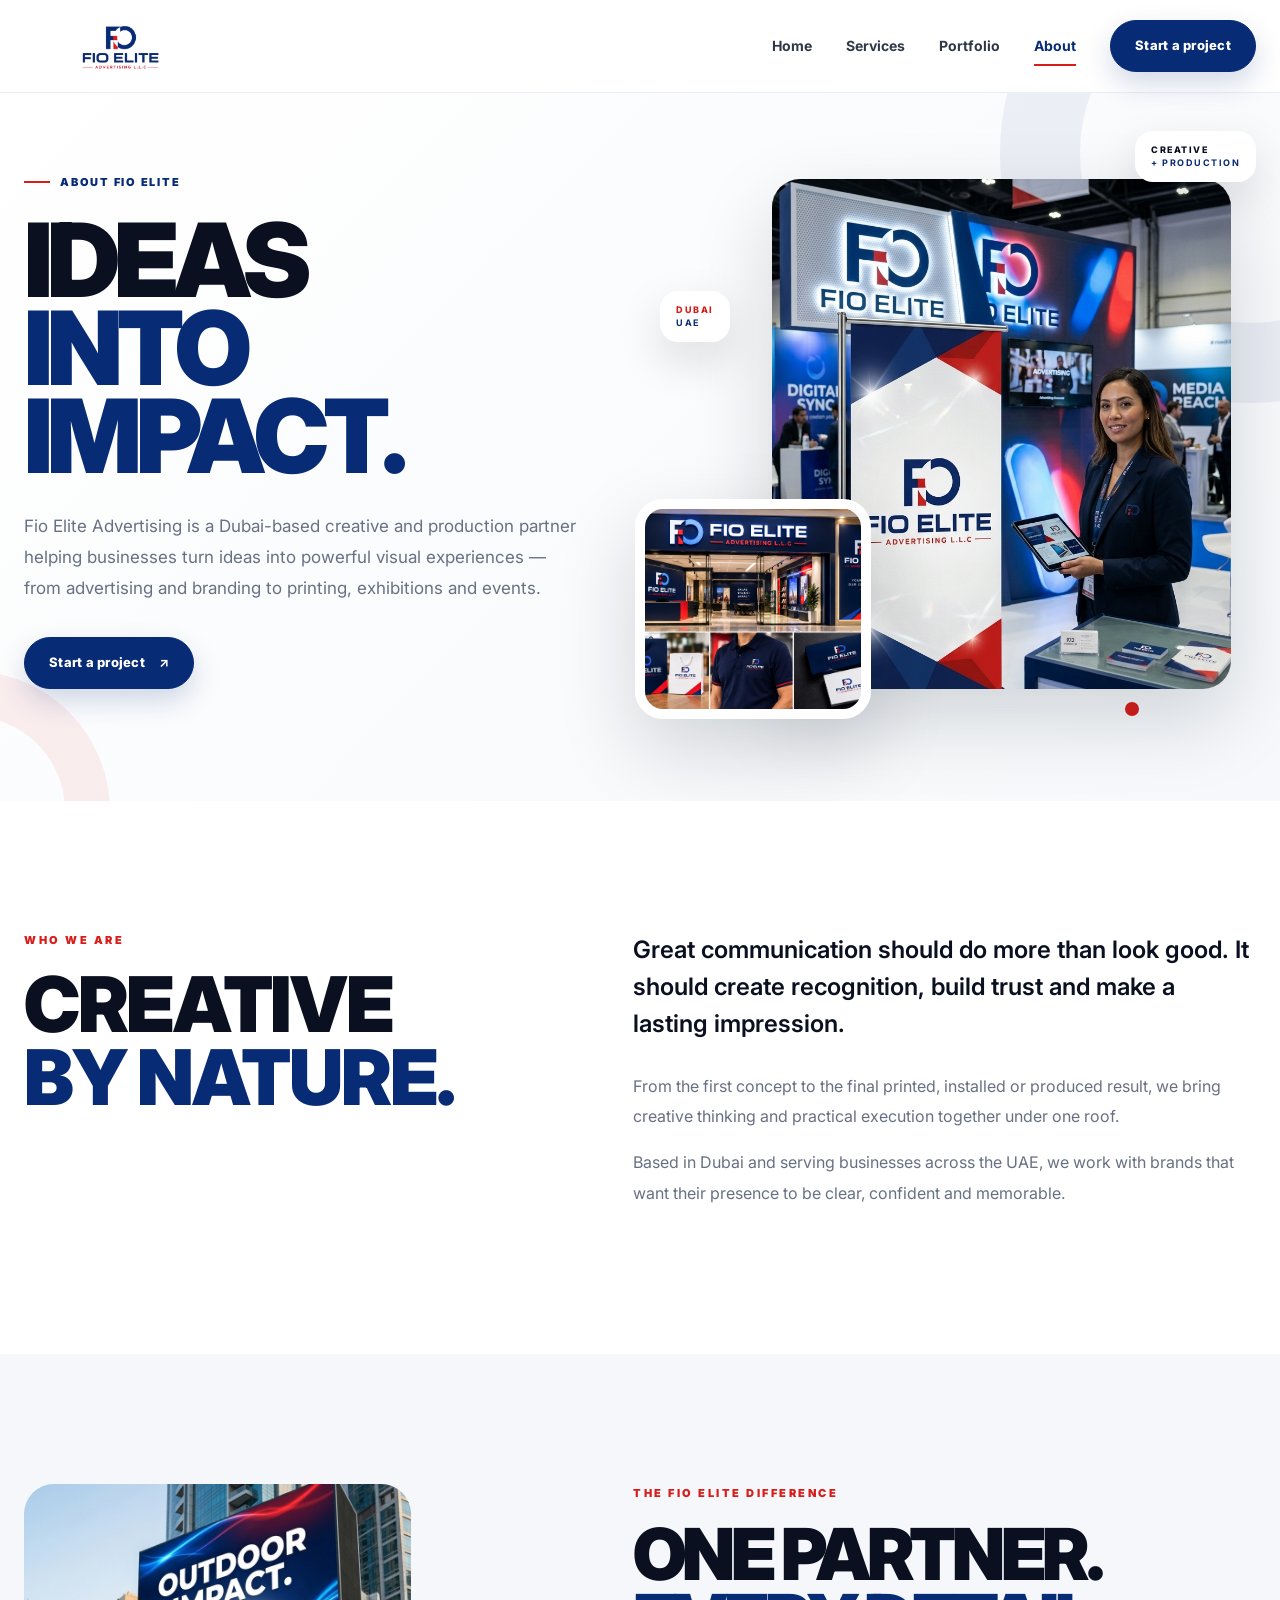
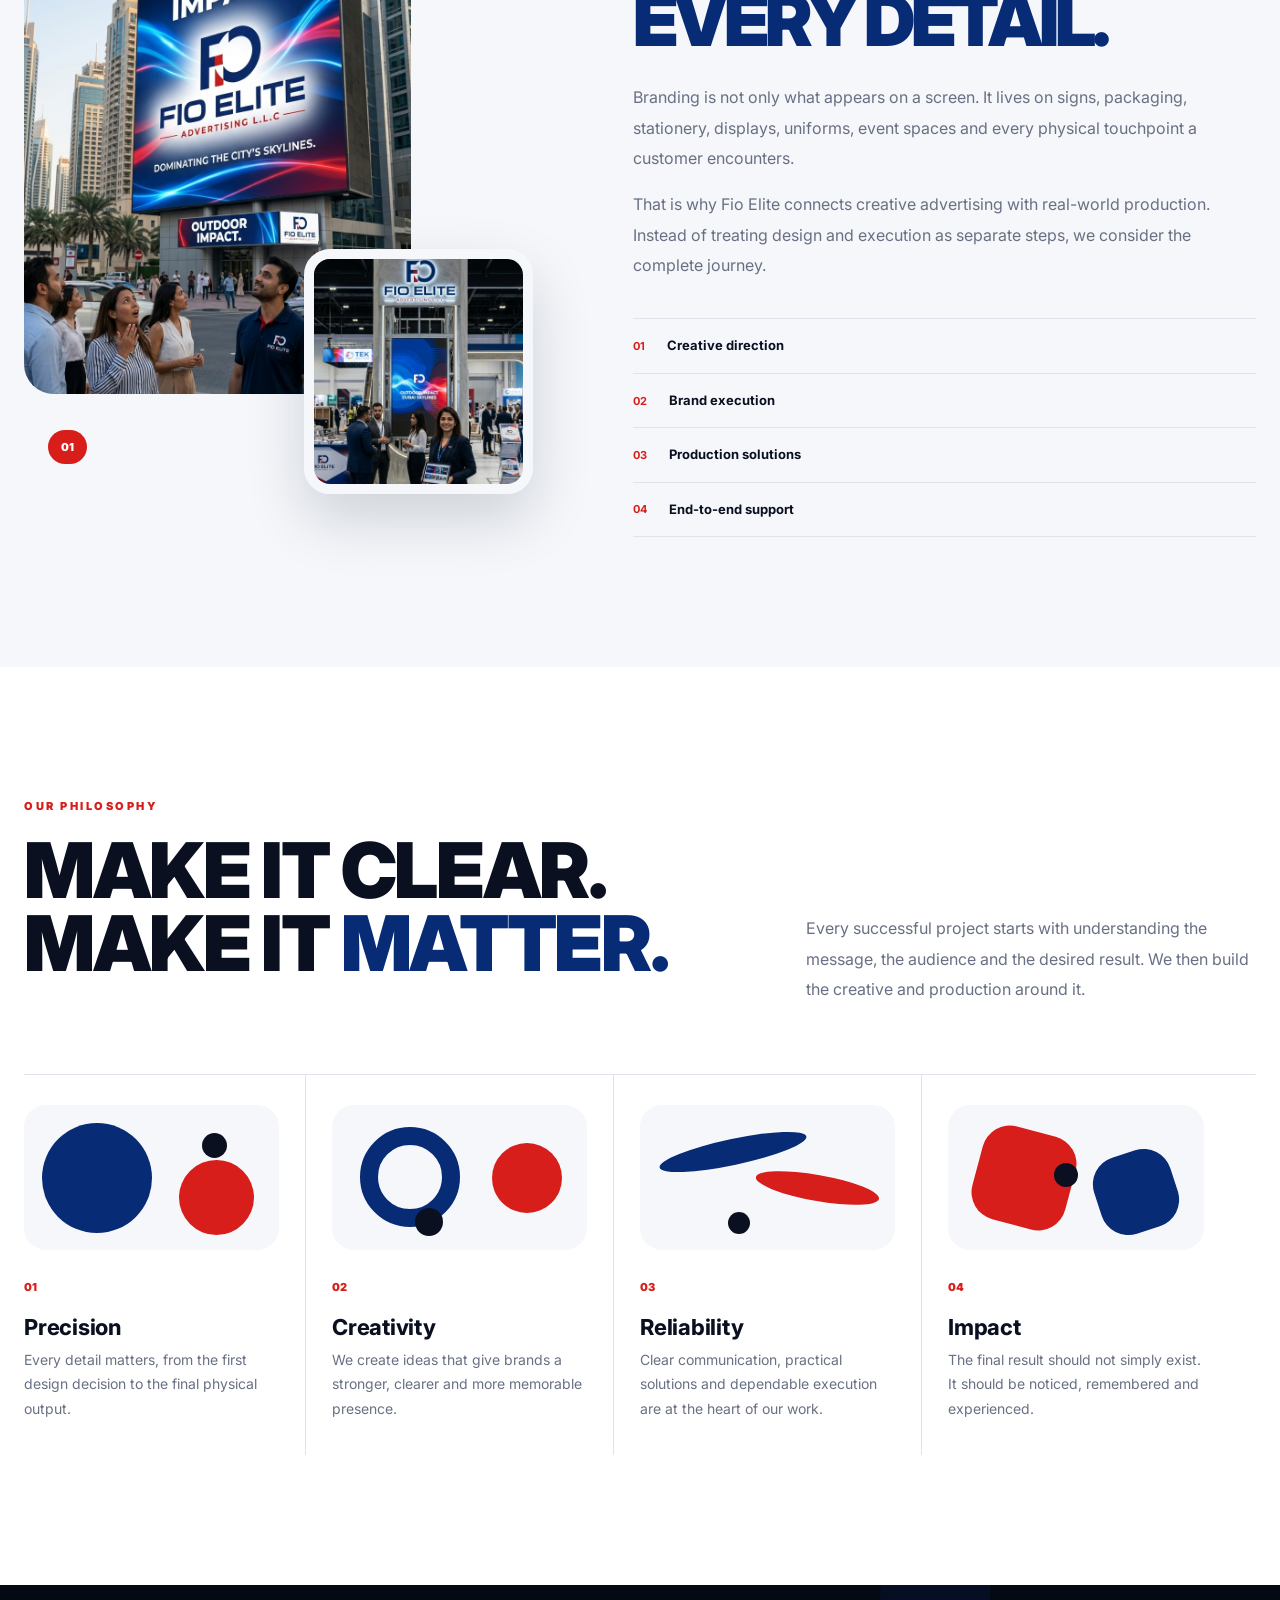
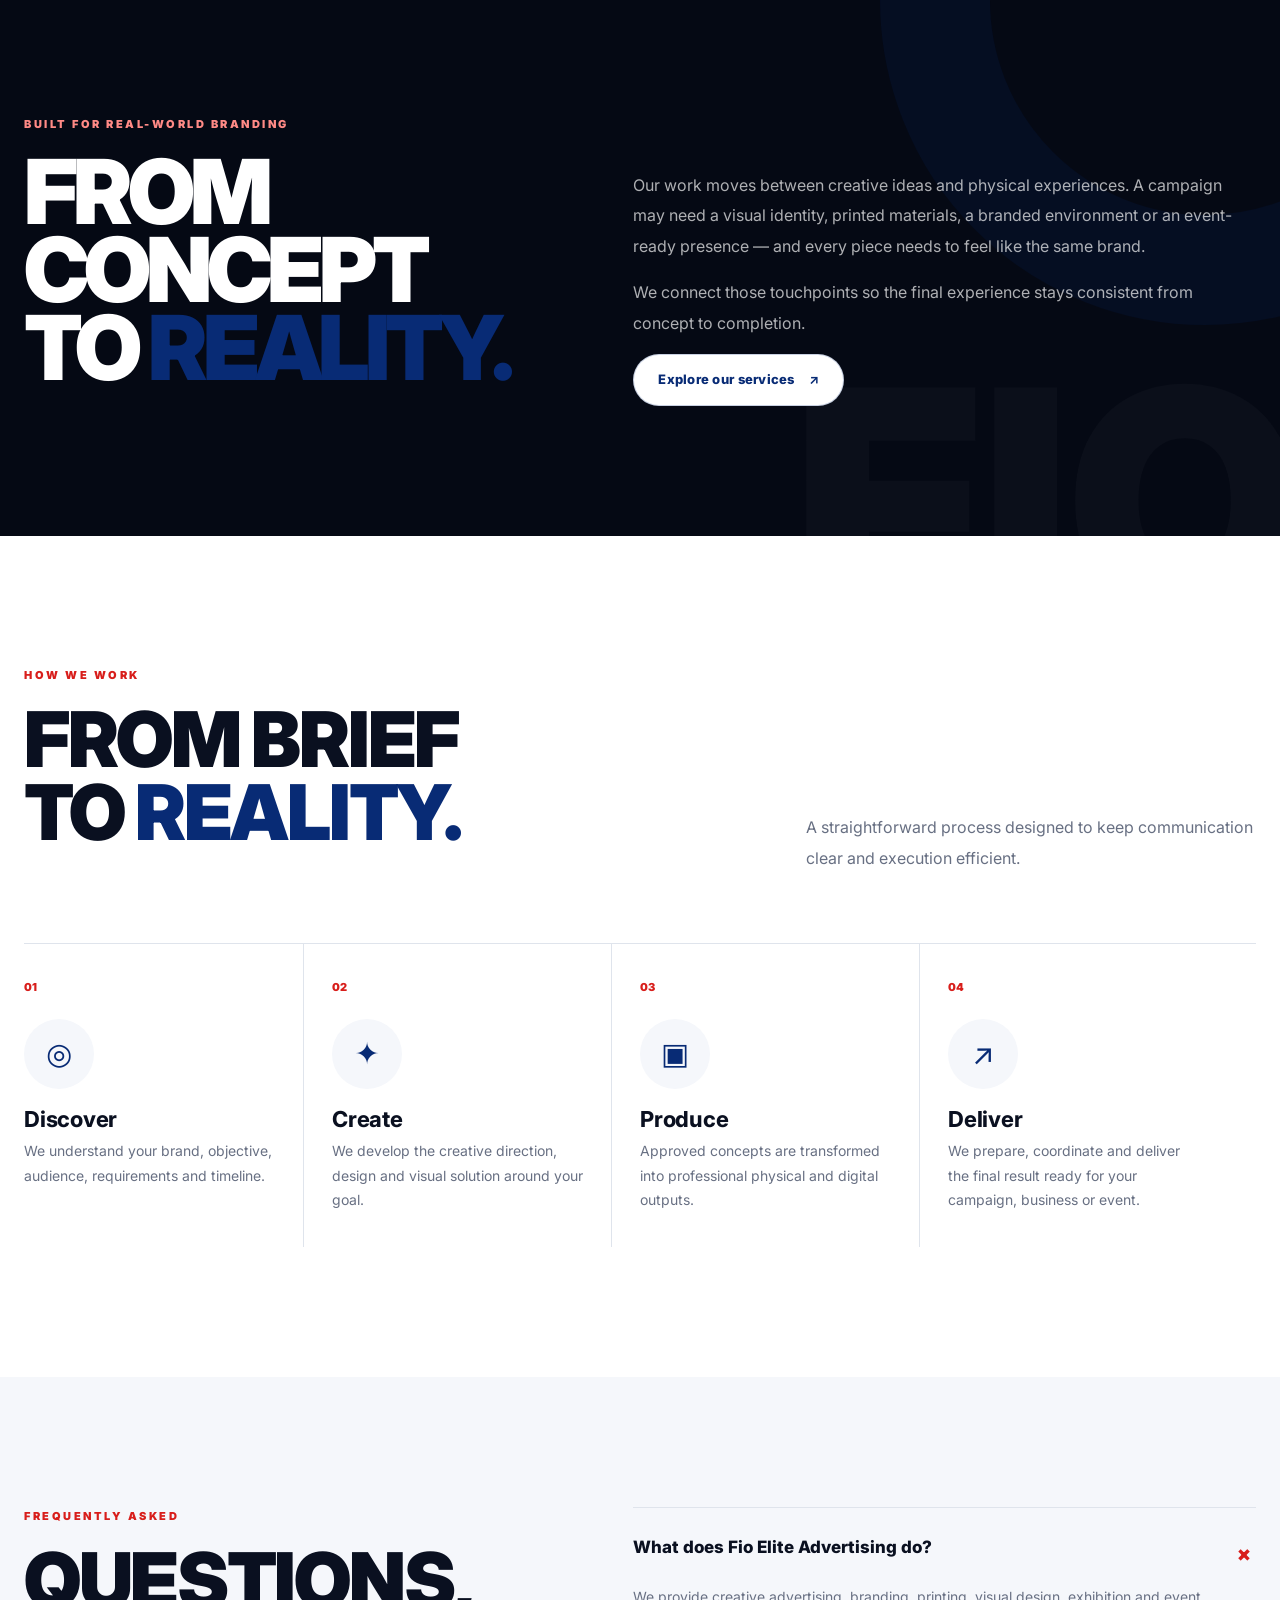
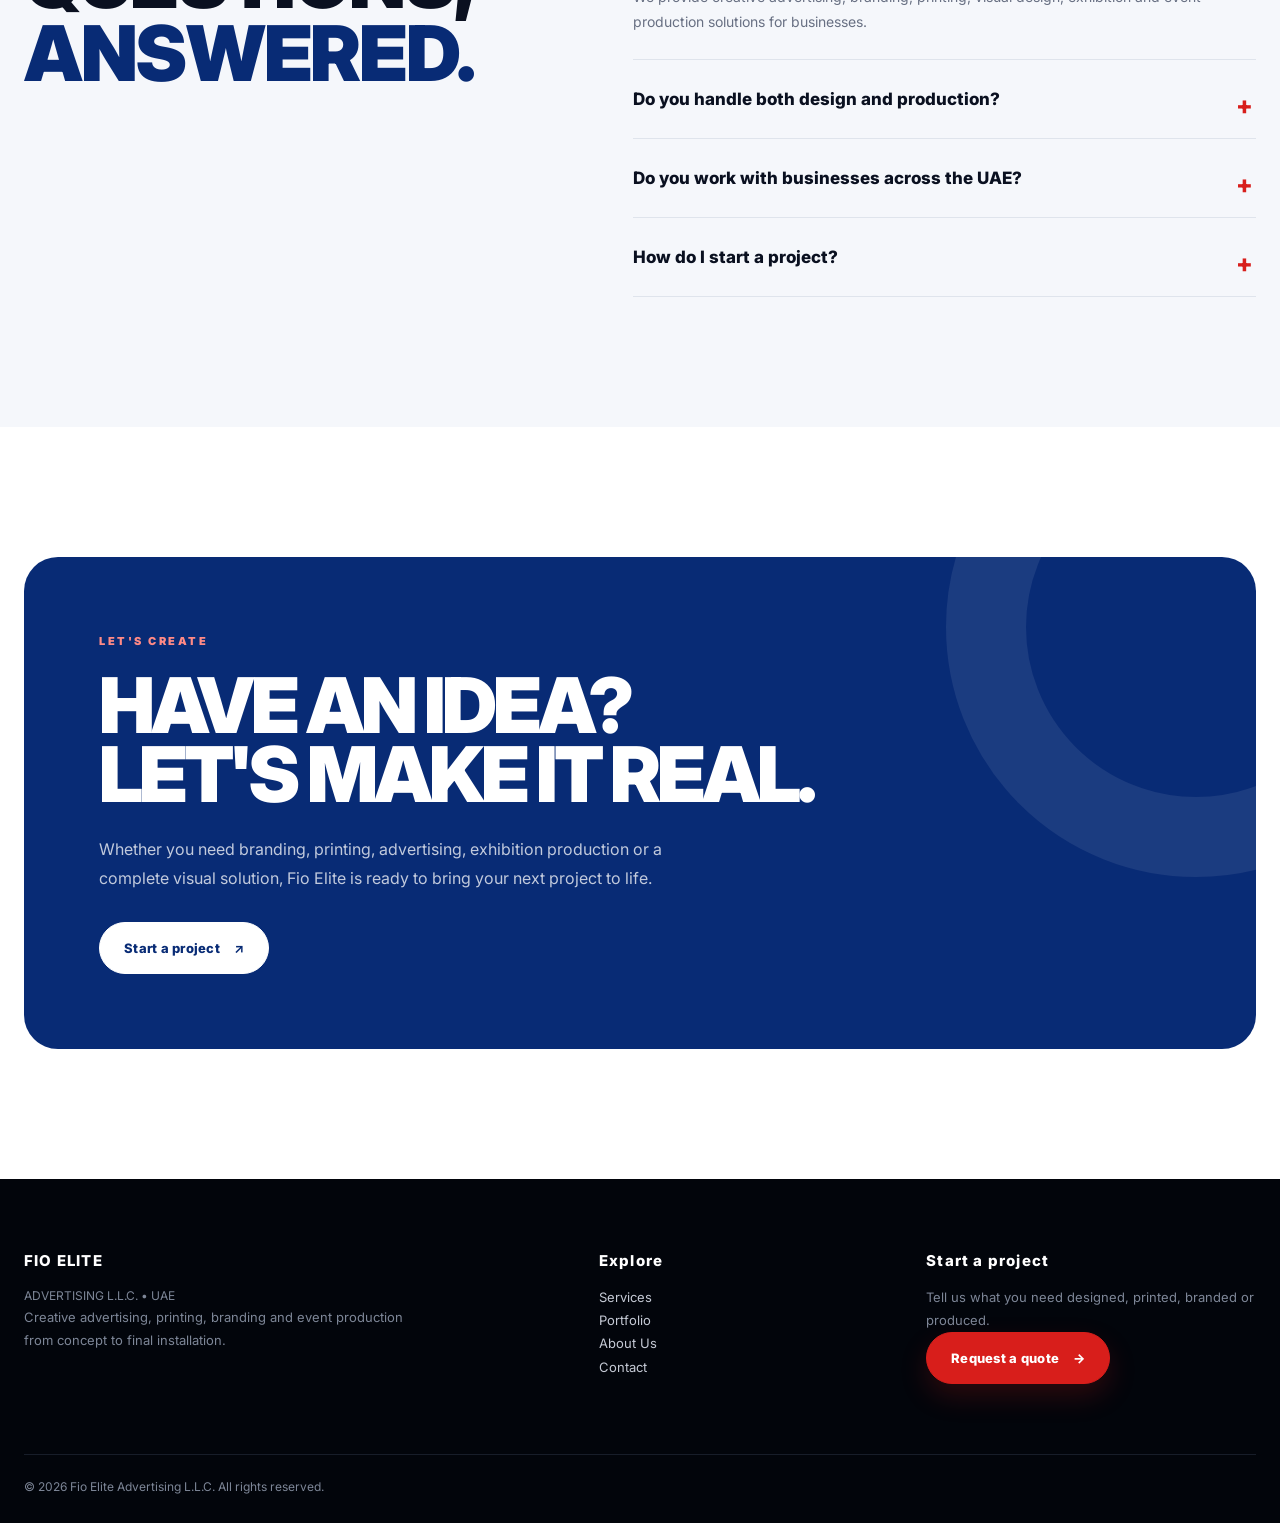
==== Fio-elite website/about.html @ 24b85be4 "Initial website upload" ====
<!doctype html>
<html lang="en">
<head>
<meta charset="utf-8">
<meta name="viewport" content="width=device-width,initial-scale=1">
<title>About Fio Elite Advertising | Creative & Production Partner Dubai</title>
<meta name="description" content="Discover Fio Elite Advertising, a Dubai-based creative and production partner for advertising, branding, printing, exhibitions and events across the UAE.">
<meta name="robots" content="index,follow">
<link rel="canonical" href="https://www.fioelite.com/about.html">
<link rel="preconnect" href="https://fonts.googleapis.com">
<link rel="preconnect" href="https://fonts.gstatic.com" crossorigin>
<link href="https://fonts.googleapis.com/css2?family=Inter:wght@400;500;600;700;800;900&display=swap" rel="stylesheet">
<link rel="stylesheet" href="css/style.css">
<link rel="stylesheet" href="css/about.css">
</head>
<body>
<header class="site-header">
  <div class="container nav">
    <a href="home.html" class="logo-link" aria-label="Fio Elite Advertising home"><img src="source/fio-elite-logo.png" class="logo" alt="Fio Elite Advertising L.L.C. logo" width="260" height="150"></a>
    <nav class="navlinks" aria-label="Main navigation">
      <a href="home.html">Home</a><a href="services.html">Services</a><a href="portfolio.html">Portfolio</a><a href="about.html" aria-current="page">About</a><a class="btn btn-blue nav-cta" href="contact.html">Start a project</a>
    </nav>
    <button class="menu" aria-label="Toggle navigation" aria-expanded="false">☰</button>
  </div>
</header>
<main>
<section class="hero">
  <div class="hero-ring hero-ring-a"></div><div class="hero-ring hero-ring-b"></div><div class="hero-dot"></div>
  <div class="container hero-grid">
    <div class="hero-copy reveal">
      <div class="eyebrow"><span></span> About Fio Elite</div>
      <h1>IDEAS<br><strong>INTO IMPACT.</strong></h1>
      <p>Fio Elite Advertising is a Dubai-based creative and production partner helping businesses turn ideas into powerful visual experiences — from advertising and branding to printing, exhibitions and events.</p>
      <a class="btn btn-blue" href="contact.html">Start a project <b>↗</b></a>
    </div>
    <div class="hero-visual reveal">
      <div class="hero-image hero-image-main"><img src="source/about/Event presence.jpeg" alt="Exhibition and event branding"></div>
      <div class="hero-image hero-image-small"><img src="source/about/Reatil Identity image.png" alt="Retail identity and branding"></div>
      <div class="hero-tag tag-one">CREATIVE<br><b>+ PRODUCTION</b></div>
      <div class="hero-tag tag-two">DUBAI<br><b>UAE</b></div>
    </div>
  </div>
</section>

<section class="intro section">
  <div class="container intro-grid">
    <div class="section-title reveal"><span class="label">WHO WE ARE</span><h2>CREATIVE<br><em>BY NATURE.</em></h2></div>
    <div class="intro-copy reveal">
      <p class="lead">Great communication should do more than look good. It should create recognition, build trust and make a lasting impression.</p>
      <p>From the first concept to the final printed, installed or produced result, we bring creative thinking and practical execution together under one roof.</p>
      <p>Based in Dubai and serving businesses across the UAE, we work with brands that want their presence to be clear, confident and memorable.</p>
    </div>
  </div>
</section>

<section class="visual-story section">
  <div class="container visual-grid">
    <div class="story-gallery reveal">
      <div class="gallery-main"><img src="source/about/Out Door impact.jpeg" alt="Custom branded packaging"></div>
      <div class="gallery-float"><img src="source/about/exhibition build.jpeg" alt="Brand presence at an event"></div>
      <span class="gallery-number">01</span>
    </div>
    <div class="story-copy reveal">
      <span class="label">THE FIO ELITE DIFFERENCE</span>
      <h2>ONE PARTNER.<br><em>EVERY DETAIL.</em></h2>
      <p>Branding is not only what appears on a screen. It lives on signs, packaging, stationery, displays, uniforms, event spaces and every physical touchpoint a customer encounters.</p>
      <p>That is why Fio Elite connects creative advertising with real-world production. Instead of treating design and execution as separate steps, we consider the complete journey.</p>
      <div class="line-list"><div><b>01</b><span>Creative direction</span></div><div><b>02</b><span>Brand execution</span></div><div><b>03</b><span>Production solutions</span></div><div><b>04</b><span>End-to-end support</span></div></div>
    </div>
  </div>
</section>

<section class="values section">
  <div class="container">
    <div class="section-heading reveal"><div><span class="label">OUR PHILOSOPHY</span><h2>MAKE IT CLEAR.<br>MAKE IT <em>MATTER.</em></h2></div><p>Every successful project starts with understanding the message, the audience and the desired result. We then build the creative and production around it.</p></div>
    <div class="value-grid">
      <article class="value-card reveal"><div class="value-art art-one"><i></i><i></i><i></i></div><span>01</span><h3>Precision</h3><p>Every detail matters, from the first design decision to the final physical output.</p></article>
      <article class="value-card reveal"><div class="value-art art-two"><i></i><i></i><i></i></div><span>02</span><h3>Creativity</h3><p>We create ideas that give brands a stronger, clearer and more memorable presence.</p></article>
      <article class="value-card reveal"><div class="value-art art-three"><i></i><i></i><i></i></div><span>03</span><h3>Reliability</h3><p>Clear communication, practical solutions and dependable execution are at the heart of our work.</p></article>
      <article class="value-card reveal"><div class="value-art art-four"><i></i><i></i><i></i></div><span>04</span><h3>Impact</h3><p>The final result should not simply exist. It should be noticed, remembered and experienced.</p></article>
    </div>
  </div>
</section>

<section class="dark-story section">
  <div class="dark-orbit"></div><div class="dark-word">FIO</div>
  <div class="container dark-grid">
    <div class="reveal"><span class="label light">BUILT FOR REAL-WORLD BRANDING</span><h2>FROM<br>CONCEPT<br>TO <em>REALITY.</em></h2></div>
    <div class="dark-copy reveal"><p>Our work moves between creative ideas and physical experiences. A campaign may need a visual identity, printed materials, a branded environment or an event-ready presence — and every piece needs to feel like the same brand.</p><p>We connect those touchpoints so the final experience stays consistent from concept to completion.</p><a class="btn btn-outline" href="services.html">Explore our services <b>↗</b></a></div>
  </div>
</section>

<section class="process section">
  <div class="container">
    <div class="section-heading reveal"><div><span class="label">HOW WE WORK</span><h2>FROM BRIEF<br>TO <em>REALITY.</em></h2></div><p>A straightforward process designed to keep communication clear and execution efficient.</p></div>
    <div class="process-track">
      <article class="process-item reveal"><span>01</span><div class="process-icon">◎</div><h3>Discover</h3><p>We understand your brand, objective, audience, requirements and timeline.</p></article>
      <article class="process-item reveal"><span>02</span><div class="process-icon">✦</div><h3>Create</h3><p>We develop the creative direction, design and visual solution around your goal.</p></article>
      <article class="process-item reveal"><span>03</span><div class="process-icon">▣</div><h3>Produce</h3><p>Approved concepts are transformed into professional physical and digital outputs.</p></article>
      <article class="process-item reveal"><span>04</span><div class="process-icon">↗</div><h3>Deliver</h3><p>We prepare, coordinate and deliver the final result ready for your campaign, business or event.</p></article>
    </div>
  </div>
</section>

<section class="faq section">
  <div class="container faq-grid">
    <div class="section-title reveal"><span class="label">FREQUENTLY ASKED</span><h2>QUESTIONS,<br><em>ANSWERED.</em></h2></div>
    <div class="faq-list reveal">
      <details open><summary>What does Fio Elite Advertising do?</summary><p>We provide creative advertising, branding, printing, visual design, exhibition and event production solutions for businesses.</p></details>
      <details><summary>Do you handle both design and production?</summary><p>Yes. We can take a project from initial concept and design through production and final delivery.</p></details>
      <details><summary>Do you work with businesses across the UAE?</summary><p>Yes. Fio Elite is based in Dubai and supports businesses and brands across the UAE.</p></details>
      <details><summary>How do I start a project?</summary><p>Tell us what you need, your timeline and the outcome you want. Our team will take it from there.</p></details>
    </div>
  </div>
</section>

<section class="cta section">
  <div class="container"><div class="cta-box reveal"><div class="cta-orbit"></div><div class="cta-copy"><span class="label light">LET'S CREATE</span><h2>HAVE AN IDEA?<br>LET'S MAKE IT <em>REAL.</em></h2><p>Whether you need branding, printing, advertising, exhibition production or a complete visual solution, Fio Elite is ready to bring your next project to life.</p><a class="btn btn-white" href="contact.html">Start a project <b>↗</b></a></div></div></div>
</section>
</main>
<footer>
  <div class="container foot">
    <div>
      <h3>FIO ELITE</h3>
      <div class="muted">ADVERTISING L.L.C. • UAE</div>
      <p class="muted">Creative advertising, printing, branding and event production from concept to final installation.</p>
    </div>
    <div>
      <h3>Explore</h3>
      <p>
        <a href="services.html">Services</a><br>
        <a href="portfolio.html">Portfolio</a><br>
        <a href="about.html">About Us</a><br>
        <a href="contact.html">Contact</a>
      </p>
    </div>
    <div>
      <h3>Start a project</h3>
      <p class="muted">Tell us what you need designed, printed, branded or produced.</p>
      <a class="btn btn-red" href="contact.html">Request a quote <span>→</span></a>
    </div>
  </div>
  <div class="container footer-bottom">
    <div class="muted">© 2026 Fio Elite Advertising L.L.C. All rights reserved.</div>
  </div>
</footer>
<script src="js/main.js"></script>
</body>
</html>
---- Fio-elite website/css/style.css ----
/* =========================================================
   FIO ELITE ADVERTISING — GLOBAL DESIGN SYSTEM
   This file is the single source of truth for brand colors,
   typography, buttons, header, footer, container width and
   spacing. It is loaded first on every page of the site.
   Page-specific stylesheets (about.css, portfolio.css,
   services.css, contact.css) add ONLY layout that is unique
   to that page and must not redeclare tokens, reset, header,
   nav, buttons or footer — all of that lives here so every
   page looks and behaves like the same website.
   Brand reference: Home page.
========================================================= */


/* =========================================================
   DESIGN TOKENS
========================================================= */

:root{

  /* ---- brand colors (sourced from the Home page) ---- */
  --blue:#082B75;          /* primary */
  --blue-2:#0d3c98;        /* primary hover / darker */
  --red:#D81E1B;           /* secondary / accent */
  --red-2:#b81613;         /* secondary hover / darker */
  --ink:#0a1020;           /* body text */
  --muted:#687083;         /* muted / secondary text */
  --line:#dfe4ec;          /* borders / dividers */
  --soft:#f5f7fb;          /* light section background */
  --white:#fff;
  --dark:#050914;          /* dark section / footer background */

  /* ---- layout ---- */
  --max:1240px;             /* container width */
  --radius:22px;            /* card radius */
  --radius-pill:999px;      /* button / pill radius */
  --ease:cubic-bezier(.2,.8,.2,1);
  --shadow:0 25px 70px rgba(8,43,117,.13);

  /* ---- aliases used by the page-specific stylesheets —
     do not remove: about.css / portfolio.css / services.css
     reference these names ---- */
  --navy:var(--dark);
  --paper:var(--soft);
  --container:var(--max);

  /* ---- named tokens (design-system spec) ---- */
  --primary-color:var(--blue);
  --secondary-color:var(--red);
  --accent-color:var(--red);
  --text-color:var(--ink);
  --muted-color:var(--muted);
  --background-color:var(--white);
  --border-color:var(--line);
  --container-width:var(--max);
  --button-radius:var(--radius-pill);

  /* ---- typography ---- */
  --font-family:Inter,ui-sans-serif,system-ui,-apple-system,BlinkMacSystemFont,"Segoe UI",sans-serif;

  /* Fluid clamp() is used instead of fixed breakpoint swaps so
     type scales smoothly between the desktop and mobile figures
     below, rather than jumping at one pixel value. */
  --font-h1-desktop:clamp(62px,7.6vw,112px);
  --font-h2-desktop:clamp(44px,6vw,82px);
  --font-h3-desktop:24px;
  --font-h1-mobile:clamp(46px,15vw,62px);
  --font-h2-mobile:clamp(34px,11vw,44px);
  --font-h3-mobile:21px;

  --font-body:16px;
  --font-body-mobile:15px;
  --font-lead:18px;

  --font-weight-heading:900;
  --font-weight-subhead:750;
  --font-weight-body:400;
  --font-weight-button:800;
}


/* =========================================================
   RESET
========================================================= */

*{box-sizing:border-box}
html{scroll-behavior:smooth}
body{
  margin:0;
  font-family:var(--font-family);
  font-size:var(--font-body);
  font-weight:var(--font-weight-body);
  color:var(--text-color);
  background:#fff;
  line-height:1.65;
  overflow-x:hidden;
}
body:has(.navlinks.open){overflow:hidden}
img{max-width:100%;display:block}
a{color:inherit;text-decoration:none}
button{font:inherit}


/* =========================================================
   BASE TYPOGRAPHY
   Applies everywhere a heading or paragraph has no more
   specific component class, so every page — including ones
   with light custom CSS — inherits the same type hierarchy.
========================================================= */

h1,h2,h3,h4,h5,h6{margin:0 0 .3em;font-weight:var(--font-weight-heading);line-height:.95;letter-spacing:-.03em}
h1{font-size:var(--font-h1-desktop)}
h2{font-size:var(--font-h2-desktop)}
h3{font-size:var(--font-h3-desktop);font-weight:var(--font-weight-subhead);letter-spacing:-.01em}
p{margin:0 0 1em;color:var(--text-color)}
@media(max-width:760px){
  h1{font-size:var(--font-h1-mobile)}
  h2{font-size:var(--font-h2-mobile)}
  h3{font-size:var(--font-h3-mobile)}
  body{font-size:var(--font-body-mobile)}
}


/* =========================================================
   CONTAINER
========================================================= */

.container{width:min(calc(100% - 48px),var(--max));margin:auto}
.page-noise{
  position:fixed;inset:0;pointer-events:none;z-index:9999;opacity:.025;
  background-image:url("data:image/svg+xml,%3Csvg viewBox='0 0 180 180' xmlns='http://www.w3.org/2000/svg'%3E%3Cfilter id='n'%3E%3CfeTurbulence type='fractalNoise' baseFrequency='.8' numOctaves='3' stitchTiles='stitch'/%3E%3C/filter%3E%3Crect width='100%25' height='100%25' filter='url(%23n)' opacity='.35'/%3E%3C/svg%3E");
}


/* =========================================================
   HEADER / NAVIGATION
   Identical on every page: 92px height, same logo size, same
   link styling, same "Start a project" CTA, same mobile menu.
========================================================= */

.site-header{
  position:relative;z-index:100;
  background:rgba(255,255,255,.88);
  backdrop-filter:blur(16px);
  border-bottom:1px solid rgba(8,43,117,.08);
}
.nav{height:92px;display:flex;align-items:center;justify-content:space-between;gap:30px}
.logo-link,.nav>a:first-child{display:flex;align-items:center}
.logo{width:190px;height:auto;object-fit:contain}
.navlinks{display:flex;align-items:center;gap:34px;font-size:14px;font-weight:700}
.navlinks>a:not(.btn){position:relative;padding:10px 0;color:#303847}
.navlinks>a:not(.btn)::after{
  content:"";position:absolute;left:0;bottom:2px;width:0;height:2px;
  background:var(--red);transition:.35s var(--ease)
}
.navlinks>a:not(.btn):hover::after,
.navlinks>a.active::after,
.navlinks>a[aria-current="page"]::after{width:100%}
.navlinks>a.active,
.navlinks>a[aria-current="page"]{color:var(--blue)}
.menu{display:none;border:0;background:none;font-size:28px;color:var(--blue);cursor:pointer}
/* Legacy 3-span hamburger markup (used on a couple of pages) rendered the same way as the ☰ glyph */
.menu span{display:block;width:22px;height:2px;margin:5px 0;background:var(--blue)}


/* =========================================================
   BUTTONS
   One button system, reused everywhere: .btn + a color
   modifier. Same height, padding, radius, weight and motion
   on every page.
========================================================= */

.btn{
  display:inline-flex;align-items:center;justify-content:center;gap:14px;
  min-height:52px;padding:0 24px;border:1px solid rgba(8,43,117,.22);
  border-radius:var(--radius-pill) !important;
  font-family:var(--font-family);
  font-weight:var(--font-weight-button);font-size:13px;letter-spacing:.02em;
  transition:transform .3s var(--ease),box-shadow .3s var(--ease),background .3s var(--ease),color .3s var(--ease);
  cursor:pointer;
}
.btn span{transition:transform .3s var(--ease)}
.btn:hover{transform:translateY(-3px)}
.btn:hover span{transform:translateX(4px)}
.btn-blue{background:var(--blue);color:#fff;border-color:var(--blue);box-shadow:0 12px 28px rgba(8,43,117,.18);border-radius:var(--radius-pill) !important}
.btn-blue:hover{background:var(--blue-2);box-shadow:0 18px 35px rgba(8,43,117,.24)}
.btn-red{background:var(--red);color:#fff;border-color:var(--red);box-shadow:0 12px 28px rgba(216,30,27,.2);border-radius:var(--radius-pill) !important}
.btn-red:hover{background:var(--red-2);box-shadow:0 18px 35px rgba(216,30,27,.24)}
.btn-outline{background:#fff;color:var(--blue);border-radius:var(--radius-pill) !important}
.btn-outline:hover{background:var(--blue);color:#fff}
.btn-white{background:#fff;color:var(--blue);border-color:#fff}
.btn-white:hover{background:var(--red);color:#fff;border-color:var(--red)}
.nav-cta{border-radius:var(--radius-pill) !important}
/* .nav-cta on its own (no .btn) styled as the primary CTA so older markup still matches the system */
a.nav-cta:not(.btn){
  display:inline-flex;align-items:center;justify-content:center;gap:10px;
  min-height:44px;padding:0 20px;background:var(--blue);color:#fff;
  border-radius:var(--radius-pill);font-weight:var(--font-weight-button);font-size:13px;
  transition:transform .3s var(--ease),background .3s var(--ease);
}
a.nav-cta:not(.btn):hover{background:var(--blue-2);transform:translateY(-2px)}


/* =========================================================
   COMMON
========================================================= */

.eyebrow{
  display:flex;align-items:center;gap:10px;
  color:var(--blue);font-size:11px;font-weight:900;letter-spacing:.16em;text-transform:uppercase
}
.eyebrow>span{display:inline-block;width:26px;height:2px;background:var(--red)}
.red-eyebrow{color:#fff}
.red-eyebrow>span{background:var(--red)}
.lead{font-size:var(--font-lead);line-height:1.75;color:#5d6678}
.blue{color:var(--blue)}
.red{color:var(--red)}
.light-blue{color:#86a7ff}
.dark{background:var(--dark);color:#fff}
.section-space{padding:130px 0}
.section-head,.performance-title{
  display:grid;grid-template-columns:1.05fr .75fr;gap:70px;align-items:end;margin-bottom:65px
}
.section-head h2,.performance-title h2{
  font-size:var(--font-h2-desktop);line-height:.9;letter-spacing:-.065em;margin:24px 0 0;font-weight:950
}
.section-head>p,.performance-title>p{font-size:16px;line-height:1.8;color:#697386;max-width:520px;margin:0}


/* =========================================================
   HERO (Home page)
========================================================= */

.hero{
  min-height:720px;
  padding-top:85px;padding-bottom:90px;
  display:grid;grid-template-columns:1fr 1fr;align-items:center;gap:45px;
}
.hero-copy{position:relative;z-index:4}
.hero h1{
  margin:26px 0 25px;
  font-size:var(--font-h1-desktop);
  line-height:.83;letter-spacing:-.085em;font-weight:950
}
.word-blue{color:var(--blue)}
.word-red{
  color:var(--red);
  position:relative;display:inline-block
}
.word-red::after{
  content:"";position:absolute;left:3%;right:0;bottom:-10px;height:6px;
  background:var(--red);transform:skewX(-28deg);transform-origin:left;
  animation:underlineIn 1s .8s var(--ease) both
}
.hero .lead{max-width:650px;margin:0 0 30px}
.actions{display:flex;gap:12px;flex-wrap:wrap}
.hero-meta{display:flex;gap:0;margin-top:48px;border-top:1px solid var(--line);max-width:510px}
.hero-meta div{flex:1;padding:17px 18px 0 0;display:flex;flex-direction:column;gap:5px}
.hero-meta strong{color:var(--red);font-size:11px}
.hero-meta span{font-size:12px;font-weight:800;color:#5e6878;text-transform:uppercase;letter-spacing:.08em}

/* ORIGINAL HERO VISUAL + ANIMATION */
.hero-visual{min-height:500px;position:relative;display:flex;align-items:center;justify-content:center;overflow:visible}
.ring{position:absolute;width:410px;height:410px;border:1px solid rgba(8,43,117,.22);border-radius:50%;transform:rotate(-25deg);animation:ringRotate 16s linear infinite}
.ring::after{content:"";position:absolute;width:16px;height:16px;top:30px;right:60px;background:var(--red);border-radius:50%;box-shadow:0 0 30px rgba(216,30,27,.5);animation:pulseDot 2s ease-in-out infinite}
.float{position:absolute;padding:18px 20px;background:rgba(255,255,255,.94);border:1px solid rgba(8,43,117,.10);border-radius:16px;box-shadow:0 20px 50px rgba(8,21,47,.12);backdrop-filter:blur(10px);max-width:210px;z-index:3;animation:floatCard 5s ease-in-out infinite}
.float strong{display:block;font-size:13px;font-weight:900;margin-bottom:5px;color:var(--blue)}
.float small{display:block;color:#697386;font-size:11px;line-height:1.5}
.f1{top:40px;left:0;animation-delay:0s}.f2{top:150px;right:-10px;animation-delay:1s}.f3{bottom:70px;left:20px;animation-delay:2s}.f4{bottom:15px;right:25px;animation-delay:3s}
.hero-motion{position:absolute;inset:0;overflow:hidden;pointer-events:none;z-index:1}
.motion-grid{position:absolute;inset:8%;opacity:.45;background-image:linear-gradient(rgba(8,43,117,.08) 1px,transparent 1px),linear-gradient(90deg,rgba(8,43,117,.08) 1px,transparent 1px);background-size:42px 42px;transform:perspective(500px) rotateX(55deg) scale(1.35);transform-origin:center bottom;animation:gridMove 8s linear infinite}
.motion-line{position:absolute;height:2px;transform-origin:left center;opacity:.65}.line-a{width:300px;left:12%;top:31%;background:linear-gradient(90deg,transparent,var(--blue));transform:rotate(-18deg);animation:lineSweep 5s ease-in-out infinite}.line-b{width:260px;right:5%;bottom:27%;background:linear-gradient(90deg,var(--red),transparent);transform:rotate(24deg);animation:lineSweep 6s 1s ease-in-out infinite reverse}
.motion-dot{position:absolute;width:8px;height:8px;border-radius:50%;box-shadow:0 0 24px currentColor}.dot-a{left:23%;top:21%;color:var(--blue);background:var(--blue);animation:dotFloat 4s ease-in-out infinite}.dot-b{right:21%;top:42%;color:var(--red);background:var(--red);animation:dotFloat 5s 1s ease-in-out infinite reverse}.dot-c{left:38%;bottom:17%;color:var(--red);background:var(--red);animation:dotFloat 4.5s 2s ease-in-out infinite}
.motion-word{position:absolute;right:14%;top:24%;font-size:20px;line-height:.82;font-weight:900;letter-spacing:-.08em;color:rgba(8,43,117,.12);animation:wordFloat 5s ease-in-out infinite}.motion-word b{color:rgba(216,30,27,.14)}
@keyframes ringRotate{from{transform:rotate(0deg)}to{transform:rotate(360deg)}}
@keyframes floatCard{0%,100%{transform:translateY(0)}50%{transform:translateY(-9px)}}
@keyframes pulseDot{0%,100%{transform:scale(1);opacity:.8}50%{transform:scale(1.35);opacity:1}}
@keyframes gridMove{0%{background-position:0 0,0 0}100%{background-position:0 42px,42px 0}}
@keyframes lineSweep{0%,100%{opacity:.15;transform:translateX(-18px) rotate(-18deg)}50%{opacity:.85;transform:translateX(18px) rotate(-18deg)}}
@keyframes dotFloat{0%,100%{transform:translate(0,0)}50%{transform:translate(12px,-16px)}}
@keyframes wordFloat{0%,100%{transform:translateY(0) rotate(-4deg)}50%{transform:translateY(-12px) rotate(3deg)}}


/* =========================================================
   MARQUEE
========================================================= */

.marquee{overflow:hidden;background:var(--blue);color:#fff;padding:17px 0;border-top:1px solid rgba(255,255,255,.15)}
.track{width:max-content;display:flex;align-items:center;gap:24px;font-size:12px;font-weight:800;letter-spacing:.12em;text-transform:uppercase;animation:marquee 32s linear infinite}
.track i{font-style:normal;color:var(--red);font-size:14px}


/* =========================================================
   CLIENTS
========================================================= */

.clients-section{padding:70px 0 0;overflow:hidden}
.clients-heading{display:flex;align-items:end;justify-content:space-between;gap:30px;margin-bottom:35px}
.clients-heading p{max-width:490px;margin:0;color:#737c8d;line-height:1.7;font-size:14px}
.logo-marquee{overflow:hidden;border-top:1px solid var(--line);border-bottom:1px solid var(--line);background:#fff}
.logo-track{display:flex;width:max-content;animation:logoMarquee 42s linear infinite}
.client-logo{
  width:210px;height:115px;padding:22px 30px;border-right:1px solid var(--line);
  display:flex;align-items:center;justify-content:center;
  filter:grayscale(1);opacity:.62;transition:.4s var(--ease);background:#fff
}
.client-logo:hover{filter:grayscale(0);opacity:1;transform:scale(1.03)}
.client-logo img{max-width:150px;max-height:70px;width:auto;height:auto;object-fit:contain}


/* =========================================================
   SERVICES (Home page list)
========================================================= */

.services-list{border-top:1px solid var(--ink)}
.service-row{
  min-height:170px;border-bottom:1px solid var(--line);
  display:grid;grid-template-columns:75px 1.05fr 1fr 55px;gap:30px;align-items:center;
  position:relative;overflow:hidden;transition:.45s var(--ease)
}
.service-row::before{
  content:"";position:absolute;inset:0;background:var(--blue);transform:translateY(101%);
  transition:.5s var(--ease);z-index:-1
}
.service-row:hover{color:#fff;padding-left:20px;padding-right:20px}
.service-row:hover::before{transform:translateY(0)}
.service-row:hover p{color:rgba(255,255,255,.75)}
.service-row:hover .service-number,.service-row:hover .service-title small{color:#fff}
.service-row:hover .service-arrow{background:var(--red);border-color:var(--red);color:#fff;transform:rotate(45deg)}
.service-number{font-size:12px;font-weight:900;color:var(--red)}
.service-title small{display:block;text-transform:uppercase;letter-spacing:.14em;font-size:9px;color:#8a92a1;font-weight:900;margin-bottom:8px}
.service-title h3{font-size:clamp(28px,3vw,43px);margin:0;letter-spacing:-.055em;font-weight:900}
.service-title em{font-style:normal;color:var(--red)}
.service-row:hover .service-title em{color:#fff}
.service-row p{font-size:14px;line-height:1.65;color:#687284;margin:0;transition:.4s}
.service-arrow{
  width:42px;height:42px;border:1px solid var(--line);display:grid;place-items:center;
  border-radius:50%;font-size:18px;transition:.4s var(--ease)
}
.services-bottom{display:flex;justify-content:space-between;align-items:center;padding-top:28px;color:#7a8392;font-size:12px}
.services-bottom a{color:var(--blue);font-weight:900}


/* =========================================================
   ACHIEVEMENTS
========================================================= */

.achievements-section{padding:30px 0 70px;background:linear-gradient(#fff,#f7f9fc)}
.achievement-heading{margin-bottom:0}


/* =========================================================
   PERFORMANCE
========================================================= */

.performance-section{padding:125px 0;background:#f4f6fa}
.performance-grid{display:grid;grid-template-columns:repeat(4,1fr);gap:15px}
.stat-card{min-height:285px;background:#fff;padding:32px;border:1px solid #e2e6ed;position:relative;overflow:hidden}
.stat-card::after{
  content:"";position:absolute;width:130px;height:130px;border-radius:50%;
  border:1px solid rgba(8,43,117,.08);right:-55px;bottom:-55px
}
.stat-number{display:block;color:var(--blue);font-size:72px;font-weight:950;letter-spacing:-.08em;line-height:1;margin-bottom:70px}
.text-stat{font-size:62px}
.arrow-stat{color:var(--red)}
.stat-card h3{font-size:17px;margin:0 0 10px;font-weight:750}
.stat-card p{color:#737d8e;font-size:13px;line-height:1.65;margin:0;max-width:230px}


/* =========================================================
   WORK
========================================================= */

.selected-work-section{padding:125px 0}
.selected-work-section .section-head>p{color:#aeb6c7}
.grid-3{display:grid;grid-template-columns:repeat(3,1fr);gap:18px}
.work{position:relative;min-height:500px;overflow:hidden;background:#101624}
.work img{width:100%;height:100%;object-fit:cover;position:absolute;inset:0;transition:transform .8s var(--ease),filter .6s}
.work::after{content:"";position:absolute;inset:0;background:linear-gradient(transparent 35%,rgba(0,0,0,.85));z-index:1}
.work:hover img{transform:scale(1.07);filter:saturate(1.1)}
.work-content{position:absolute;left:28px;right:28px;bottom:28px;z-index:2}
.work-content small{color:#ff7773;text-transform:uppercase;font-size:10px;font-weight:900;letter-spacing:.15em}
.work-content h3{font-size:30px;letter-spacing:-.04em;margin:8px 0 0;font-weight:900}
.work-content>span{position:absolute;right:0;bottom:0;width:42px;height:42px;border:1px solid rgba(255,255,255,.4);border-radius:50%;display:grid;place-items:center;transition:.3s}
.work:hover .work-content>span{background:var(--red);border-color:var(--red);transform:rotate(45deg)}


/* =========================================================
   WHY
========================================================= */

.why-section{padding:130px 0}
.why-grid{display:grid;grid-template-columns:repeat(2,1fr);border-top:1px solid var(--line);border-left:1px solid var(--line)}
.why-card{padding:35px;border-right:1px solid var(--line);border-bottom:1px solid var(--line);min-height:255px;transition:.4s var(--ease)}
.why-card:hover{background:#f7f9fc;transform:translateY(-4px)}
.why-top{display:flex;align-items:center;gap:18px;margin-bottom:45px}
.why-index{font-size:11px;font-weight:900;color:var(--red)}
.why-line{height:1px;background:var(--line);flex:1}
.why-card h3{font-size:24px;letter-spacing:-.03em;margin:0 0 12px;font-weight:900}
.why-card p{color:#70798a;line-height:1.7;font-size:14px;max-width:470px;margin:0}


/* =========================================================
   ABOUT BAND (Home page)
========================================================= */

.about-section{padding:20px 0 130px}
.about-band{
  background:#f3f5f9;padding:75px;
  display:grid;grid-template-columns:1fr 1fr;gap:80px;align-items:center;
  position:relative;overflow:hidden
}
.about-band::before{content:"";position:absolute;width:360px;height:360px;border:1px solid rgba(8,43,117,.1);border-radius:50%;right:-130px;top:-160px}
.about-band h2{font-size:clamp(48px,6vw,80px);line-height:.88;letter-spacing:-.07em;margin:25px 0 0;font-weight:900}
.about-band .lead{font-size:17px;margin:0 0 28px}


/* =========================================================
   CTA
========================================================= */

.final-cta{padding:140px 0}
.final-cta h2{font-size:clamp(58px,9vw,130px);line-height:.8;letter-spacing:-.085em;margin:25px 0;font-weight:900}
.final-cta .lead{color:#aeb6c7;max-width:620px}
.final-cta .btn{margin-top:10px}


/* =========================================================
   INNER-PAGE COMPONENTS
   Shared building blocks used by the service sub-pages
   (corporate-branding, creative-design, digital-printing,
   exhibition-branding, large-format-printing, offset-printing,
   printing, uv-printing) so they render fully styled and on
   brand from the shared stylesheet, without each page needing
   its own CSS file.
========================================================= */

.page-hero{
  padding:175px 0 90px;
  background:linear-gradient(180deg,var(--soft) 0%,#fff 100%);
  border-bottom:1px solid var(--line);
}
.page-hero .eyebrow{margin-bottom:22px}
.page-hero h1{
  font-size:clamp(46px,6.4vw,84px);
  line-height:.94;letter-spacing:-.045em;font-weight:900;margin:0 0 22px;
}
.page-hero p{max-width:640px;font-size:var(--font-lead);line-height:1.75;color:var(--muted);margin:0}

.service-detail{
  display:grid;grid-template-columns:.85fr 1.15fr;gap:70px;
  padding:100px 0;align-items:start;
}
.service-detail h2{
  font-size:clamp(34px,4.2vw,54px);line-height:.98;letter-spacing:-.03em;
  font-weight:900;margin:22px 0 0;
}
.service-detail>div:last-child>p{color:var(--muted);font-size:16px;line-height:1.8;margin:0 0 28px}

.feature-list{
  display:grid;grid-template-columns:1fr 1fr;gap:2px 20px;
  margin:0 0 34px;padding-top:20px;border-top:1px solid var(--line);
}
.feature-list div{padding:14px 0;font-size:14px;font-weight:700;border-bottom:1px solid var(--line)}
.feature-list strong{font-weight:700}

.quote{
  padding:20px 0 100px;max-width:760px;
  font-size:clamp(24px,3vw,32px);line-height:1.45;font-weight:700;
  letter-spacing:-.015em;color:var(--ink);
}
.quote small{
  display:block;margin-top:20px;font-size:12px;font-weight:800;
  letter-spacing:.1em;text-transform:uppercase;color:var(--muted);
}

/* Printing hub grid (printing.html) — also reusable anywhere a
   simple 4-up linked card grid is needed */
.grid-4{display:grid;grid-template-columns:repeat(4,1fr);gap:18px}
.card{
  padding:32px 26px;border:1px solid var(--line);border-radius:var(--radius);
  transition:.4s var(--ease);
}
.card:hover{transform:translateY(-4px);box-shadow:0 20px 45px rgba(8,21,47,.08)}
.num{display:block;font-size:12px;font-weight:900;color:var(--red);margin-bottom:14px}
.card h3{font-size:20px;margin:0 0 10px;letter-spacing:-.02em;font-weight:800}
.card p{font-size:14px;line-height:1.7;color:var(--muted);margin:0 0 20px}
.card .btn{font-size:12px;padding:0 18px;min-height:44px}


/* =========================================================
   FOOTER
   One footer structure, reused everywhere.
========================================================= */

footer{background:#02050b;color:#fff;padding:75px 0 25px}
.foot{display:grid;grid-template-columns:1.2fr .6fr .8fr;gap:80px;padding-bottom:70px}
.foot h3{font-size:15px;letter-spacing:.08em;margin:0 0 17px;font-weight:800}
.foot p{font-size:13px;line-height:1.8;max-width:380px;margin:0}
.foot a:not(.btn){color:#c5cad5;transition:.25s}
.foot a:not(.btn):hover{color:#fff}
.muted{color:#7d8697;font-size:12px;line-height:1.7}
.footer-bottom{border-top:1px solid #171d29;padding-top:22px}


/* =========================================================
   REVEAL
========================================================= */

.reveal{opacity:0;transform:translateY(30px);transition:opacity .8s var(--ease),transform .8s var(--ease)}
.reveal.visible{opacity:1;transform:none}


/* =========================================================
   ANIMATIONS
========================================================= */

@keyframes underlineIn{from{transform:scaleX(0) skewX(-28deg)}to{transform:scaleX(1) skewX(-28deg)}}
@keyframes float{0%,100%{transform:translate3d(0,0,0)}50%{transform:translate3d(0,-18px,0)}}
@keyframes cardFloat{0%,100%{transform:translateY(0)}50%{transform:translateY(-10px)}}
@keyframes slash{0%,100%{transform:rotate(-31deg) translateX(0)}50%{transform:rotate(-27deg) translateX(-15px)}}
@keyframes spinSlow{to{transform:rotate(376deg)}}
@keyframes corePulse{0%,100%{box-shadow:0 30px 70px rgba(8,43,117,.2)}50%{box-shadow:0 35px 90px rgba(216,30,27,.18)}}
@keyframes marquee{to{transform:translateX(-50%)}}
@keyframes logoMarquee{to{transform:translateX(-50%)}}


/* =========================================================
   RESPONSIVE
========================================================= */

@media(max-width:1050px){
  .navlinks{gap:20px}
  .hero{grid-template-columns:1fr;min-height:auto;padding-top:70px}
  .hero-visual{min-height:520px}
  .section-head,.performance-title{grid-template-columns:1fr;gap:25px}
  .performance-grid{grid-template-columns:repeat(2,1fr)}
  .service-row{grid-template-columns:55px 1fr 1fr 45px}
  .foot{gap:40px}
  .service-detail{grid-template-columns:1fr;gap:35px}
  .grid-4{grid-template-columns:repeat(2,1fr)}
}
@media(max-width:760px){
  .container{width:min(calc(100% - 30px),var(--max))}
  .nav{height:76px}
  .logo{width:150px}
  .menu{display:block;position:relative;z-index:101}
  .navlinks{
    position:fixed;inset:76px 0 0;background:#fff;
    display:flex;flex-direction:column;align-items:flex-start;gap:8px;
    padding:35px 25px;transform:translateX(100%);transition:.4s var(--ease);
    box-shadow:0 20px 50px rgba(0,0,0,.1)
  }
  .navlinks.open{transform:translateX(0)}
  .navlinks>a:not(.btn){font-size:22px;padding:14px 0}
  .nav-cta{margin-top:15px;width:100%}

  .hero{padding-top:50px;padding-bottom:55px}
  .hero h1{font-size:clamp(57px,17vw,90px)}
  .hero .lead{font-size:16px}
  .hero-visual{min-height:420px}
  .art-core{width:170px;height:170px}
  .art-core strong{font-size:34px}
  .art-card{min-width:135px;padding:12px 14px}
  .art-card strong{font-size:12px}
  .card-a{left:12px;top:195px}.card-b{right:12px;top:55px}.card-c{right:20px;bottom:20px}
  .orbit-line{width:320px;height:320px}
  .orbit-two{width:370px;height:230px}
  .circle-blue{width:270px;height:270px}.circle-red{width:180px;height:180px}
  .art-slash{width:400px;height:90px;right:-90px;top:170px}
  .art-square{width:130px;height:130px;left:30px;top:45px}

  .section-space,.why-section,.performance-section,.selected-work-section{padding:85px 0}
  .section-head h2,.performance-title h2{font-size:52px}
  .clients-section{padding-top:45px}
  .clients-heading{display:block}
  .clients-heading p{margin-top:18px}
  .client-logo{width:175px;height:100px}
  .client-logo img{max-width:125px;max-height:60px}

  .service-row{grid-template-columns:42px 1fr 38px;gap:12px;padding:25px 0;min-height:0}
  .service-row p{grid-column:2 / 3}
  .service-title h3{font-size:29px}
  .service-arrow{grid-column:3;grid-row:1}
  .services-bottom{display:block}.services-bottom a{display:block;margin-top:10px}

  .performance-grid,.grid-3,.why-grid{grid-template-columns:1fr}
  .stat-card{min-height:230px}
  .stat-number{margin-bottom:45px}
  .work{min-height:420px}
  .about-band{padding:45px 25px;grid-template-columns:1fr;gap:35px}
  .about-section{padding-bottom:85px}
  .final-cta{padding:95px 0}
  .final-cta h2{font-size:67px}
  .foot{grid-template-columns:1fr;gap:45px;padding-bottom:50px}

  .page-hero{padding:135px 0 60px}
  .service-detail{padding:60px 0}
  .feature-list{grid-template-columns:1fr}
  .grid-4{grid-template-columns:1fr}
}
@media(prefers-reduced-motion:reduce){
  *,*::before,*::after{animation-duration:.01ms!important;animation-iteration-count:1!important;scroll-behavior:auto!important;transition-duration:.01ms!important}
}
---- Fio-elite website/css/about.css ----
/* =========================================================
   FIO ELITE — ABOUT PAGE
   Loaded AFTER css/style.css. Colors, type, header, nav,
   buttons, container and footer all come from the shared
   stylesheet — this file only adds the layout unique to the
   About page (hero, intro, story gallery, values, dark
   story band, process, FAQ, CTA).
========================================================= */

.section{padding:130px 0}
.label{display:block;color:var(--red);font-size:11px;font-weight:900;letter-spacing:2.5px;text-transform:uppercase;margin-bottom:20px}
.label.light{color:#ff8a86}

/* About hero — use the same top/bottom rhythm as the other page heroes,
   and explicitly reset display/grid-template-columns so this section
   doesn't inherit the Home page's 2-column ".hero" grid from style.css
   (both stylesheets share the bare ".hero" class name — without this
   reset, About's hero content gets trapped in the first of two equal
   columns and renders shifted to the left instead of centered). */
.hero{display:block;grid-template-columns:none;min-height:auto;background:linear-gradient(135deg,#fff 0%,#f6f8fb 100%);position:relative;overflow:hidden;padding:0}
.hero-grid{min-height:620px;display:grid;grid-template-columns:.95fr 1.05fr;gap:50px;align-items:center;padding:28px 0 60px}
.hero-copy{position:relative;z-index:3}
.hero h1{font-size:clamp(64px,8vw,112px);line-height:.86;letter-spacing:-6px;margin:25px 0 30px;font-weight:900}
.hero h1 strong{color:var(--blue);font-weight:900}
.hero-copy>p{max-width:650px;color:var(--muted);font-size:17px;line-height:1.85;margin-bottom:32px}
.hero-visual{display:block;position:relative;height:620px}
.hero-image{position:absolute;overflow:hidden;border-radius:28px;box-shadow:0 30px 80px rgba(7,16,31,.16)}
.hero-image img{width:100%;height:100%;object-fit:cover;transition:transform 10s cubic-bezier(.2,.65,.2,1)}
.hero-visual:hover .hero-image img{transform:scale(1.045)}
.hero-image-main{width:74%;height:510px;right:4%;top:58px}
.hero-image-small{width:38%;height:220px;left:0;bottom:22px;border:10px solid #fff}
.hero-tag{position:absolute;background:#fff;border-radius:18px;padding:13px 16px;box-shadow:0 18px 45px rgba(7,16,31,.13);font-size:9px;font-weight:800;letter-spacing:1.5px;line-height:1.4}
.hero-tag b{color:var(--blue)}
.tag-one{right:0;top:10px}
.tag-two{left:4%;top:170px;color:var(--red)}
.hero-ring{position:absolute;border-radius:50%;pointer-events:none}
.hero-ring-a{width:500px;height:500px;border:80px solid rgba(8,43,117,.06);right:-220px;top:-190px}
.hero-ring-b{width:280px;height:280px;border:45px solid rgba(216,30,27,.07);left:-170px;bottom:-150px}
.hero-dot{position:absolute;width:14px;height:14px;border-radius:50%;background:var(--red);right:11%;bottom:12%}

.intro{background:#fff}
.intro-grid,.visual-grid,.faq-grid{display:grid;grid-template-columns:.9fr 1.1fr;gap:100px}
.section-title h2 em,.section-heading h2 em,.story-copy h2 em,.dark-grid h2 em,.cta-copy h2 em{font-style:normal;color:var(--blue)}
.intro-copy{max-width:700px}
.intro-copy p,.story-copy p,.section-heading>p,.dark-copy p{color:var(--muted);font-size:16px;line-height:1.9}
.intro-copy .lead{font-size:24px;line-height:1.55;color:var(--ink);font-weight:600;margin-bottom:28px}

.visual-story{background:var(--paper)}
.story-gallery{height:610px;position:relative}
.gallery-main{position:absolute;width:76%;height:510px;left:0;top:0;overflow:hidden;border-radius:30px}
.gallery-main img,.gallery-float img{width:100%;height:100%;object-fit:cover;transition:transform 9s cubic-bezier(.2,.65,.2,1)}
.story-gallery:hover img{transform:scale(1.05)}
.gallery-float{position:absolute;width:45%;height:245px;right:0;bottom:0;overflow:hidden;border:10px solid var(--paper);border-radius:26px;box-shadow:0 25px 60px rgba(7,16,31,.16)}
.gallery-number{position:absolute;left:24px;bottom:30px;background:var(--red);color:#fff;border-radius:999px;padding:8px 13px;font-size:11px;font-weight:900}
.story-copy h2{font-size:clamp(46px,5.6vw,72px);line-height:.92;letter-spacing:-4px;margin:0 0 28px}
.story-copy p{max-width:650px}
.line-list{margin-top:38px;border-top:1px solid var(--line)}
.line-list div{display:flex;align-items:center;gap:22px;padding:16px 0;border-bottom:1px solid var(--line)}
.line-list b{color:var(--red);font-size:11px}
.line-list span{font-size:13px;font-weight:700}

.values{background:#fff}
.section-heading{display:flex;align-items:end;justify-content:space-between;gap:60px;margin-bottom:70px}
.section-heading>p{max-width:450px;margin:0}
.value-grid{display:grid;grid-template-columns:repeat(4,1fr);border-top:1px solid var(--line)}
.value-card{padding:30px 26px 20px 0;border-right:1px solid var(--line);margin-right:26px}
.value-card:last-child{border-right:0}
.value-card>span{color:var(--red);font-size:11px;font-weight:900}
.value-card h3{font-size:22px;margin:18px 0 10px}
.value-card p{font-size:14px;line-height:1.75;color:var(--muted)}
.value-art{height:145px;position:relative;margin-bottom:22px;overflow:hidden;border-radius:22px;background:var(--paper)}
.value-art i{position:absolute;display:block;border-radius:50%}
.art-one i:nth-child(1){width:110px;height:110px;background:var(--blue);left:18px;top:18px}
.art-one i:nth-child(2){width:75px;height:75px;background:var(--red);right:25px;bottom:15px}
.art-one i:nth-child(3){width:25px;height:25px;background:var(--ink);right:52px;top:28px}
.art-two i:nth-child(1){width:100px;height:100px;border:18px solid var(--blue);left:28px;top:22px}
.art-two i:nth-child(2){width:70px;height:70px;background:var(--red);right:25px;top:38px}
.art-two i:nth-child(3){width:28px;height:28px;background:var(--ink);left:83px;bottom:14px}
.art-three i:nth-child(1){width:150px;height:26px;background:var(--blue);left:18px;top:34px;transform:rotate(-12deg)}
.art-three i:nth-child(2){width:125px;height:26px;background:var(--red);right:15px;top:70px;transform:rotate(10deg)}
.art-three i:nth-child(3){width:22px;height:22px;background:var(--ink);left:88px;bottom:16px}
.art-four i:nth-child(1){width:96px;height:96px;background:var(--red);left:28px;top:25px;border-radius:28px;transform:rotate(15deg)}
.art-four i:nth-child(2){width:80px;height:80px;background:var(--blue);right:28px;bottom:18px;border-radius:28px;transform:rotate(-18deg)}
.art-four i:nth-child(3){width:24px;height:24px;background:var(--ink);left:106px;top:58px}

.dark-story{position:relative;background:var(--dark);color:#fff;overflow:hidden}
.dark-grid{display:grid;grid-template-columns:.9fr 1.1fr;gap:100px;position:relative;z-index:2}
.dark-grid h2{font-size:clamp(56px,7vw,90px);line-height:.87;letter-spacing:-5px;margin:0}
.dark-copy{padding-top:55px}
.dark-copy p{color:rgba(255,255,255,.68)}
.dark-orbit{position:absolute;width:650px;height:650px;border:110px solid rgba(8,43,117,.15);border-radius:50%;right:-250px;top:-310px}
.dark-word{position:absolute;right:-20px;bottom:-120px;font-size:310px;font-weight:900;color:rgba(255,255,255,.025);line-height:1}

.process{background:#fff}
.process-track{display:grid;grid-template-columns:repeat(4,1fr);border-top:1px solid var(--line)}
.process-item{padding:28px 28px 20px 0;border-right:1px solid var(--line);margin-right:28px}
.process-item:last-child{border-right:0}
.process-item>span{color:var(--red);font-size:11px;font-weight:900}
.process-icon{width:70px;height:70px;border-radius:50%;display:grid;place-items:center;background:var(--paper);color:var(--blue);font-size:30px;margin:20px 0}
.process-item h3{font-size:22px;margin-bottom:10px}
.process-item p{font-size:14px;color:var(--muted);line-height:1.75}

.faq{background:var(--paper)}
.faq-list details{border-top:1px solid var(--line)}
.faq-list details:last-child{border-bottom:1px solid var(--line)}
.faq-list summary{list-style:none;cursor:pointer;padding:25px 40px 25px 0;font-size:17px;font-weight:800;position:relative}
.faq-list summary::-webkit-details-marker{display:none}
.faq-list summary:after{content:'+';position:absolute;right:3px;color:var(--red);font-size:25px;transition:.45s ease}
.faq-list details[open] summary:after{transform:rotate(45deg)}
.faq-list p{color:var(--muted);font-size:14px;line-height:1.8;max-width:760px;margin:-2px 0 25px}

.cta{background:#fff}
.cta-box{background:var(--blue);border-radius:34px;min-height:450px;padding:75px;position:relative;overflow:hidden;color:#fff}
.cta-copy{position:relative;z-index:2;max-width:780px}
.cta-copy h2{font-size:clamp(48px,6vw,78px);line-height:.9;letter-spacing:-4px;margin:0}
.cta-copy h2 em{color:#fff}
.cta-copy p{max-width:630px;color:rgba(255,255,255,.75);line-height:1.8;margin:26px 0 30px}
.cta-orbit{position:absolute;width:500px;height:500px;border:80px solid rgba(255,255,255,.08);border-radius:50%;right:-190px;top:-180px}

.reveal.visible~.reveal,.hero .reveal:nth-child(2){transition-delay:.12s}

@media(max-width:900px){
  .hero-grid,.intro-grid,.visual-grid,.dark-grid,.faq-grid{grid-template-columns:1fr;gap:55px}
  .hero{min-height:auto}
  .hero-grid{padding:28px 0 55px}
  .hero-visual{height:570px}
  .section-heading{display:block}
  .section-heading>p{margin-top:25px}
  .value-grid,.process-track{grid-template-columns:repeat(2,1fr)}
  .value-card:nth-child(2),.process-item:nth-child(2){border-right:0}
}
@media(max-width:600px){
  .section{padding:82px 0}
  .hero h1{font-size:52px;letter-spacing:-3.5px}
  .hero-copy>p{font-size:15px}
  .hero-visual{height:430px}
  .hero-image-main{height:340px;width:76%}
  .hero-image-small{height:160px;width:44%}
  .hero-tag{font-size:8px}
  .intro-copy .lead{font-size:20px}
  .section-title h2,.section-heading h2,.story-copy h2,.dark-grid h2,.cta-copy h2{letter-spacing:-2.7px}
  .story-gallery{height:430px}
  .gallery-main{height:350px}
  .gallery-float{height:165px}
  .value-grid,.process-track{grid-template-columns:1fr}
  .value-card,.process-item{border-right:0;border-bottom:1px solid var(--line);margin:0;padding-right:0;padding-bottom:28px}
  .cta-box{padding:48px 27px;border-radius:25px}
}
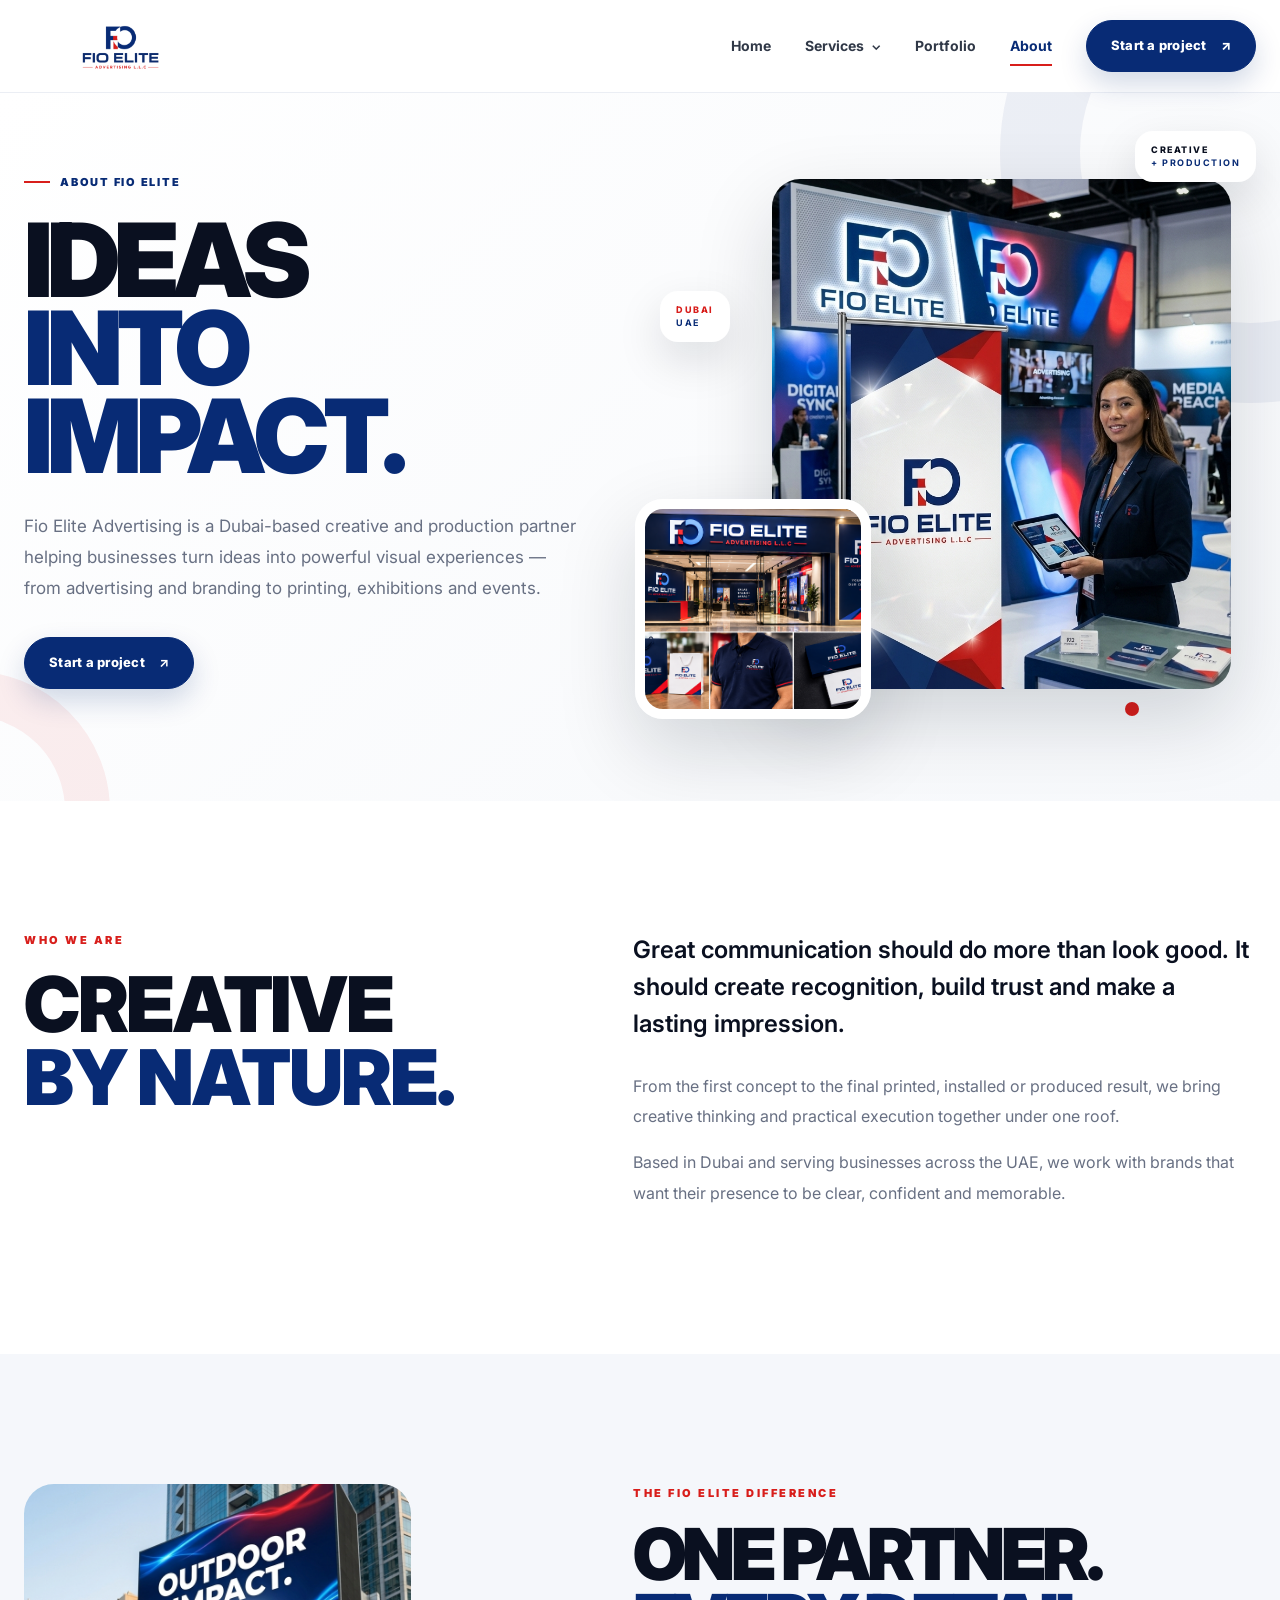
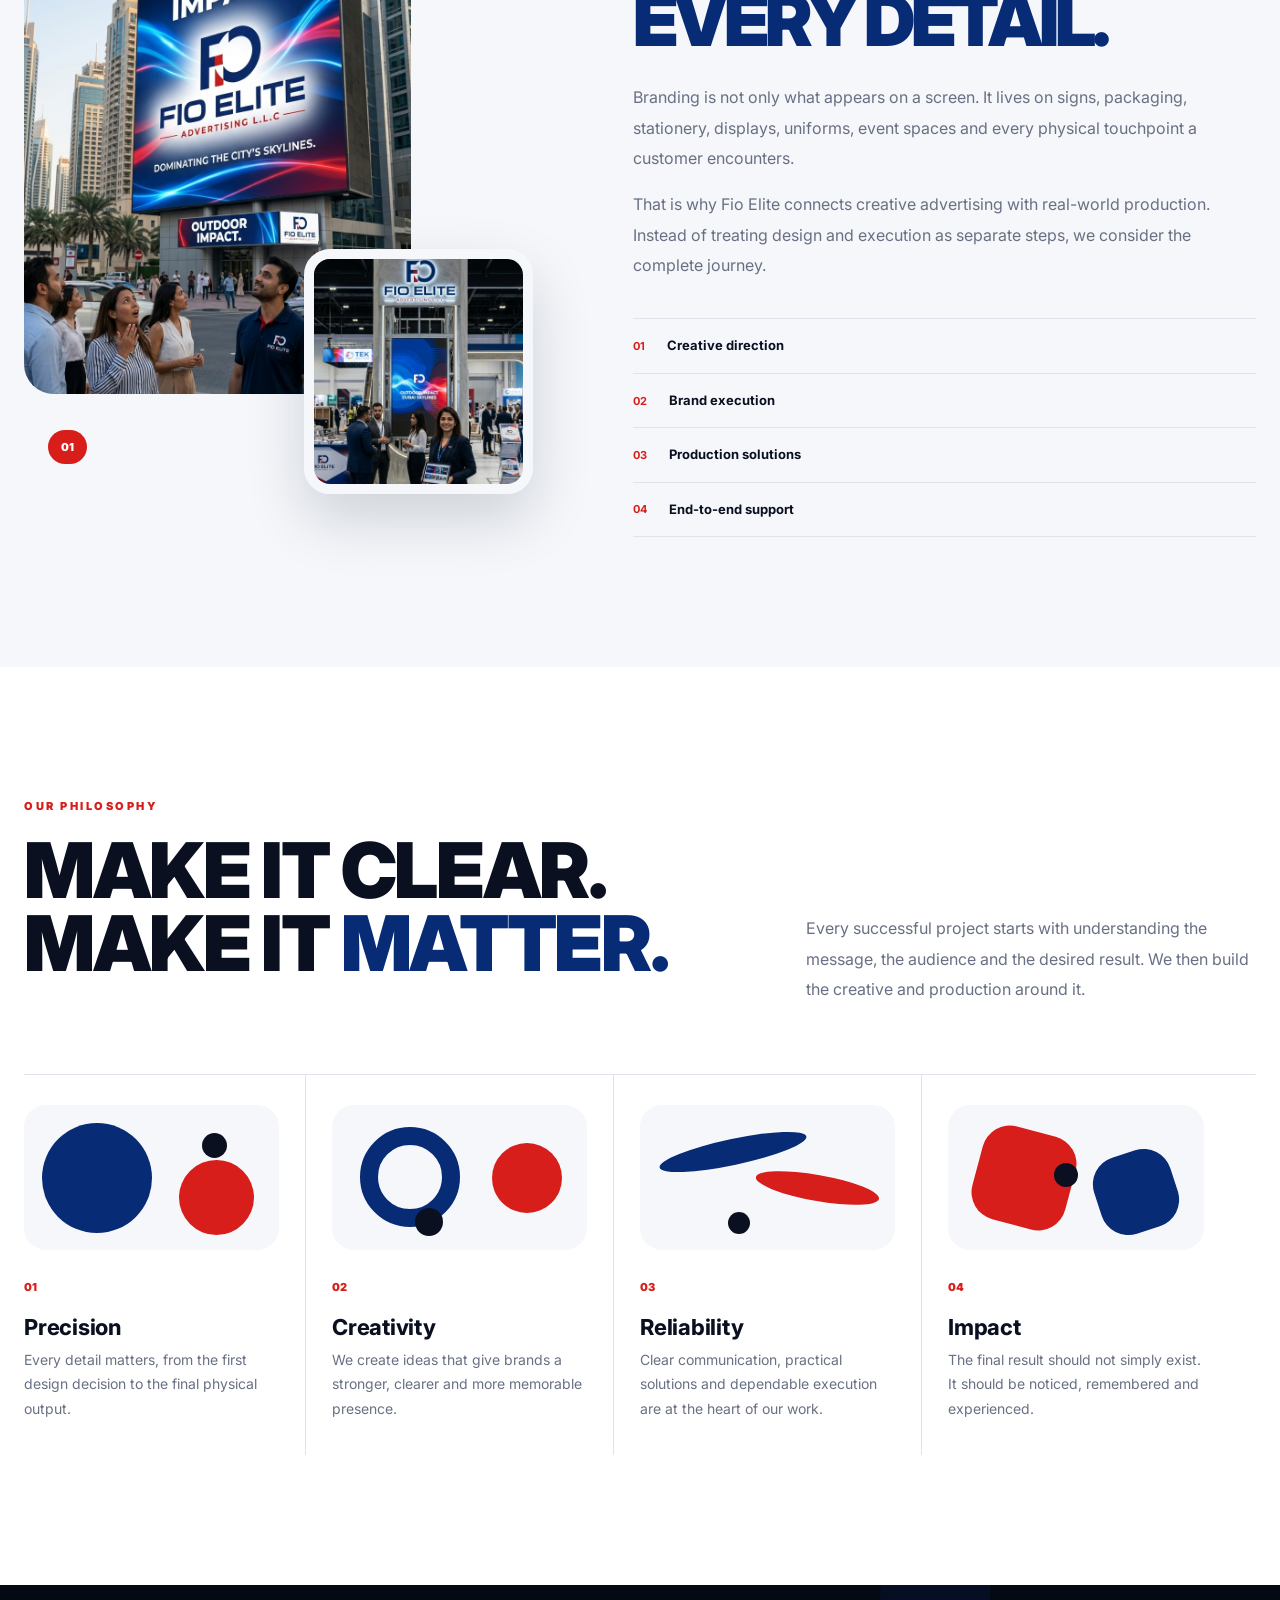
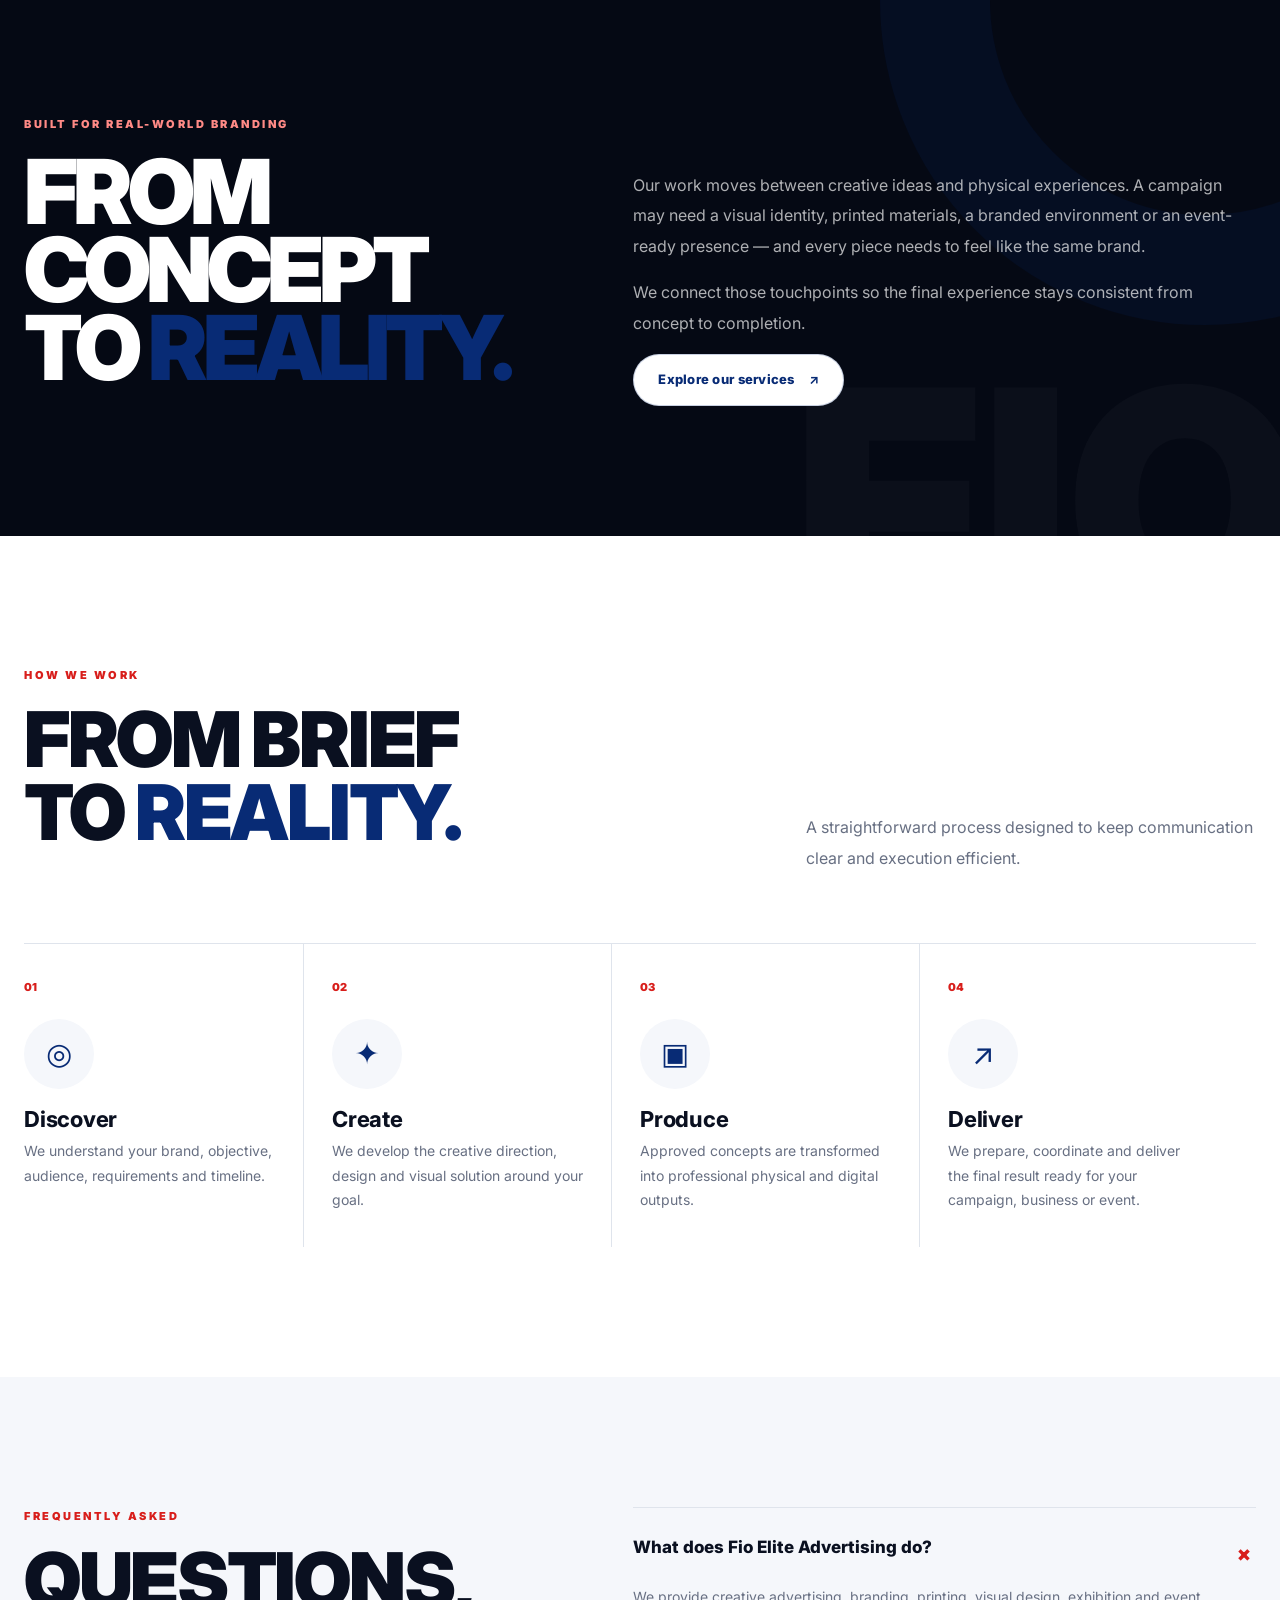
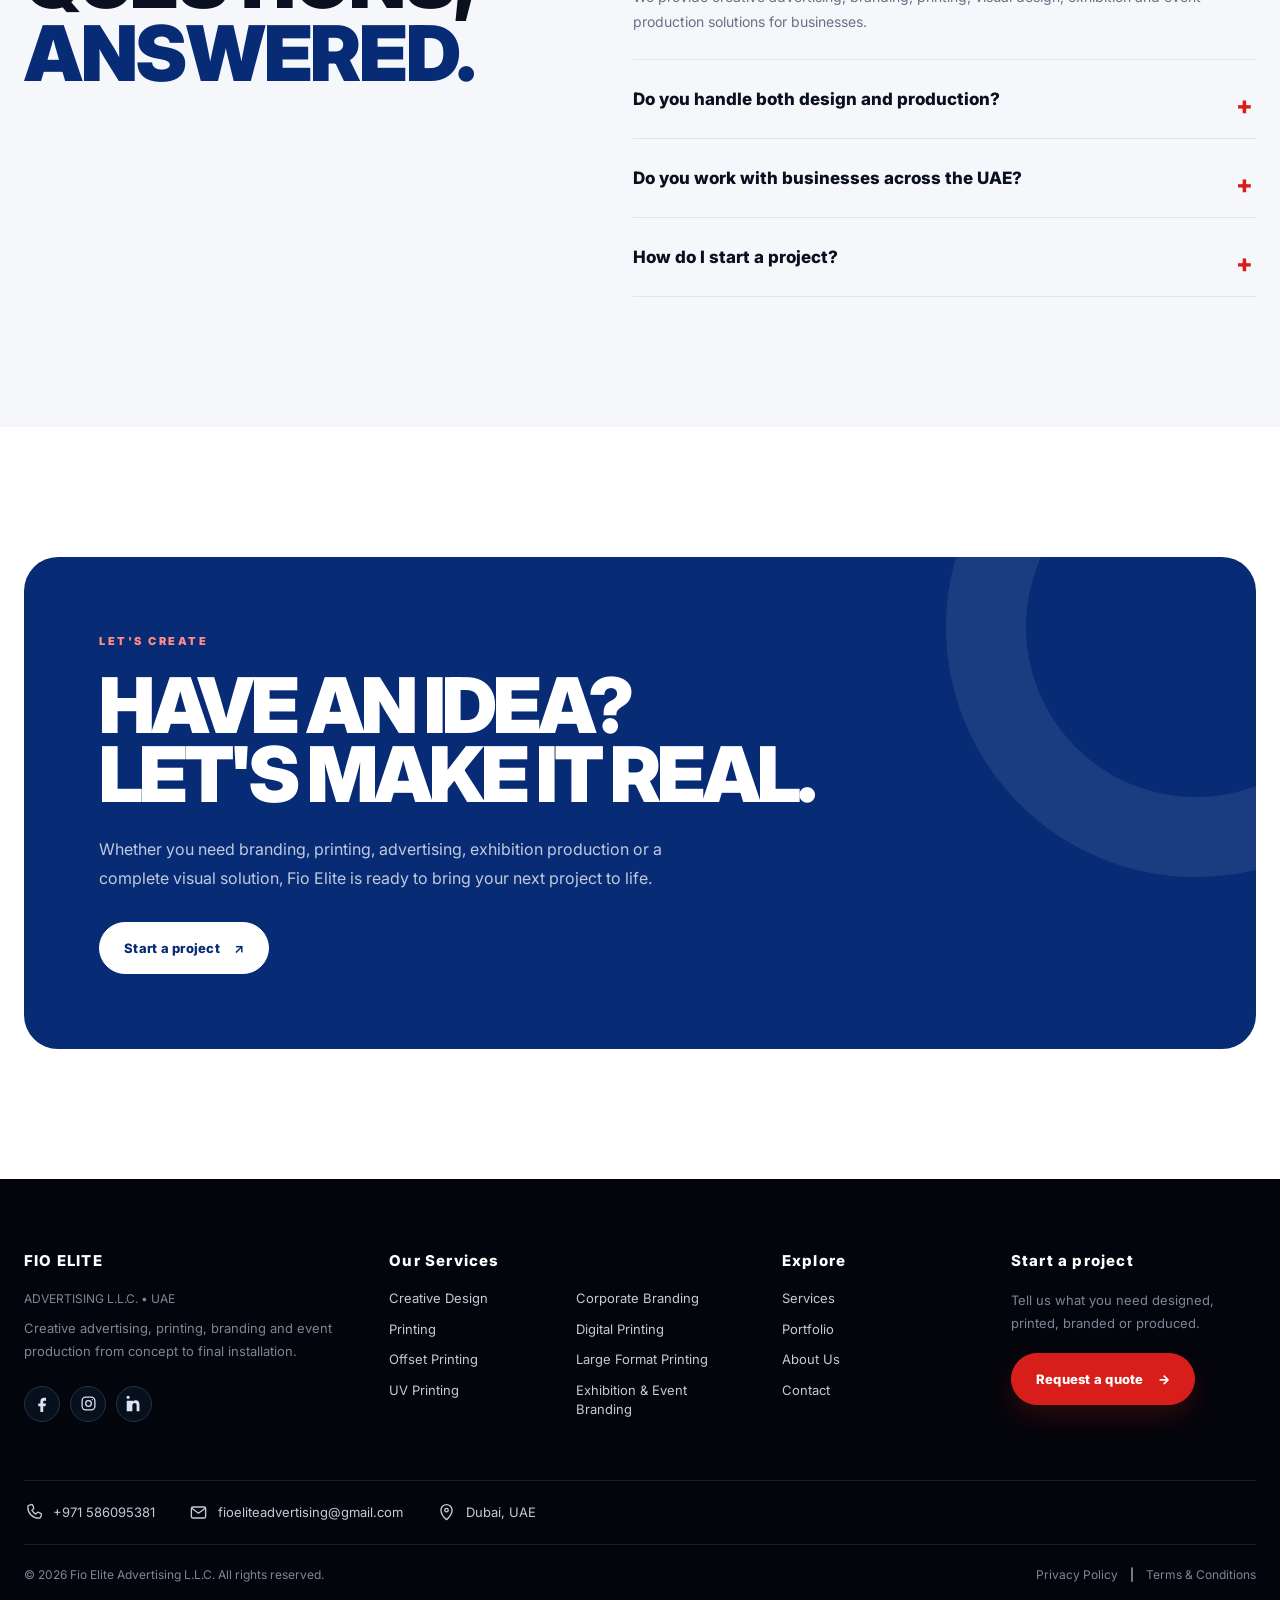
==== commit 198a54ac: "chnages updated" ====
--- a/Fio-elite website/about.html
+++ b/Fio-elite website/about.html
@@ -18,7 +18,24 @@
   <div class="container nav">
     <a href="home.html" class="logo-link" aria-label="Fio Elite Advertising home"><img src="source/fio-elite-logo.png" class="logo" alt="Fio Elite Advertising L.L.C. logo" width="260" height="150"></a>
     <nav class="navlinks" aria-label="Main navigation">
-      <a href="home.html">Home</a><a href="services.html">Services</a><a href="portfolio.html">Portfolio</a><a href="about.html" aria-current="page">About</a><a class="btn btn-blue nav-cta" href="contact.html">Start a project</a>
+      <a href="home.html">Home</a>
+      <details class="nav-service-menu">
+        <summary class="nav-service-toggle">Services <span aria-hidden="true">⌄</span></summary>
+        <div class="nav-service-list" aria-label="Services submenu">
+          <a href="services.html">All Services</a>
+          <a href="creative-design.html">Creative Design</a>
+          <a href="corporate-branding.html">Corporate Branding</a>
+          <a href="exhibition-branding.html">Exhibition & Event Branding</a>
+          <a href="printing.html">Printing</a>
+          <a href="digital-printing.html">Digital Printing</a>
+          <a href="offset-printing.html">Offset Printing</a>
+          <a href="uv-printing.html">UV Printing</a>
+          <a href="large-format-printing.html">Large Format Printing</a>
+        </div>
+      </details>
+      <a href="portfolio.html">Portfolio</a>
+      <a href="about.html" aria-current="page">About</a>
+      <a class="btn btn-blue nav-cta" href="contact.html">Start a project <span>↗</span></a>
     </nav>
     <button class="menu" aria-label="Toggle navigation" aria-expanded="false">☰</button>
   </div>
@@ -119,29 +136,68 @@
 </section>
 </main>
 <footer>
-  <div class="container foot">
-    <div>
+  <div class="container foot foot-expanded">
+    <div class="foot-brand">
       <h3>FIO ELITE</h3>
       <div class="muted">ADVERTISING L.L.C. • UAE</div>
       <p class="muted">Creative advertising, printing, branding and event production from concept to final installation.</p>
-    </div>
-    <div>
+      <div class="footer-social" aria-label="Social media">
+        <a href="#" aria-label="Facebook" title="Facebook">
+          <svg viewBox="0 0 24 24" aria-hidden="true"><path d="M14 8h3V4h-3c-3.1 0-5 1.9-5 5v3H6v4h3v8h4v-8h3l1-4h-4V9c0-.7.3-1 1-1Z"/></svg>
+        </a>
+        <a href="#" aria-label="Instagram" title="Instagram">
+          <svg viewBox="0 0 24 24" aria-hidden="true"><rect x="3" y="3" width="18" height="18" rx="5"/><circle cx="12" cy="12" r="4"/><circle cx="17.5" cy="6.5" r="1" class="fill-dot"/></svg>
+        </a>
+        <a href="#" aria-label="LinkedIn" title="LinkedIn">
+          <svg viewBox="0 0 24 24" aria-hidden="true"><path d="M5 8H1v15h4V8ZM3 1a2.3 2.3 0 1 0 0 4.6A2.3 2.3 0 0 0 3 1ZM9 8H5v15h4v-8.2c0-2.2 1.2-3.5 3.1-3.5 1.8 0 2.9 1.1 2.9 3.5V23h4v-9.6c0-4-2.1-6.1-5.1-6.1-1.8 0-3.2.8-3.9 2V8Z"/></svg>
+        </a>
+      </div>
+    </div>
+    <div class="foot-services">
+      <h3>Our Services</h3>
+      <ul>
+        <li><a href="creative-design.html">Creative Design</a></li>
+        <li><a href="corporate-branding.html">Corporate Branding</a></li>
+        <li><a href="exhibition-branding.html">Exhibition & Event Branding</a></li>
+        <li><a href="printing.html">Printing</a></li>
+        <li><a href="digital-printing.html">Digital Printing</a></li>
+        <li><a href="offset-printing.html">Offset Printing</a></li>
+        <li><a href="uv-printing.html">UV Printing</a></li>
+        <li><a href="large-format-printing.html">Large Format Printing</a></li>
+      </ul>
+    </div>
+    <div class="foot-explore">
       <h3>Explore</h3>
       <p>
-        <a href="services.html">Services</a><br>
-        <a href="portfolio.html">Portfolio</a><br>
-        <a href="about.html">About Us</a><br>
+        <a href="services.html">Services</a>
+        <a href="portfolio.html">Portfolio</a>
+        <a href="about.html">About Us</a>
         <a href="contact.html">Contact</a>
       </p>
     </div>
-    <div>
+    <div class="foot-start">
       <h3>Start a project</h3>
       <p class="muted">Tell us what you need designed, printed, branded or produced.</p>
       <a class="btn btn-red" href="contact.html">Request a quote <span>→</span></a>
     </div>
   </div>
+  <div class="container footer-contact">
+    <a class="footer-contact-item" href="tel:+971586095381" aria-label="Call Fio Elite">
+      <svg viewBox="0 0 24 24" aria-hidden="true"><path d="M6.6 2.8 9.2 2a1.5 1.5 0 0 1 1.8.8l1.2 3a1.5 1.5 0 0 1-.4 1.7L10 9.2a15.8 15.8 0 0 0 4.8 4.8l1.7-1.8a1.5 1.5 0 0 1 1.7-.4l3 1.2a1.5 1.5 0 0 1 .8 1.8l-.8 2.6a2.5 2.5 0 0 1-2.5 1.8C10.9 19 5 13.1 4.8 5.3a2.5 2.5 0 0 1 1.8-2.5Z"/></svg>
+      <span>+971 586095381</span>
+    </a>
+    <a class="footer-contact-item" href="mailto:fioeliteadvertising@gmail.com" aria-label="Email Fio Elite">
+      <svg viewBox="0 0 24 24" aria-hidden="true"><rect x="3" y="5" width="18" height="14" rx="2"/><path d="m4 7 8 6 8-6"/></svg>
+      <span>fioeliteadvertising@gmail.com</span>
+    </a>
+    <div class="footer-contact-item">
+      <svg viewBox="0 0 24 24" aria-hidden="true"><path d="M12 21s7-6.1 7-12a7 7 0 1 0-14 0c0 5.9 7 12 7 12Z"/><circle cx="12" cy="9" r="2.2"/></svg>
+      <span>Dubai, UAE</span>
+    </div>
+  </div>
   <div class="container footer-bottom">
     <div class="muted">© 2026 Fio Elite Advertising L.L.C. All rights reserved.</div>
+    <div class="footer-legal"><a href="#">Privacy Policy</a><span>|</span><a href="#">Terms &amp; Conditions</a></div>
   </div>
 </footer>
 <script src="js/main.js"></script>
--- a/Fio-elite website/css/style.css
+++ b/Fio-elite website/css/style.css
@@ -84,7 +84,7 @@
 ========================================================= */
 
 *{box-sizing:border-box}
-html{scroll-behavior:smooth}
+html{scroll-behavior:smooth;overflow-x:clip}
 body{
   margin:0;
   font-family:var(--font-family);
@@ -93,9 +93,12 @@
   color:var(--text-color);
   background:#fff;
   line-height:1.65;
-  overflow-x:hidden;
-}
-body:has(.navlinks.open){overflow:hidden}
+  overflow-x:clip;
+  overscroll-behavior-x:none;
+  width:100%;
+  max-width:100%;
+}
+body.menu-open{overflow:hidden}
 img{max-width:100%;display:block}
 a{color:inherit;text-decoration:none}
 button{font:inherit}
@@ -161,6 +164,7 @@
 .menu{display:none;border:0;background:none;font-size:28px;color:var(--blue);cursor:pointer}
 /* Legacy 3-span hamburger markup (used on a couple of pages) rendered the same way as the ☰ glyph */
 .menu span{display:block;width:22px;height:2px;margin:5px 0;background:var(--blue)}
+.nav-service-menu{position:relative;display:block}.nav-service-toggle{position:relative;padding:10px 0;color:#303847;font-size:14px;font-weight:700;cursor:pointer;list-style:none;display:flex;align-items:center;gap:7px}.nav-service-toggle::-webkit-details-marker{display:none}.nav-service-toggle span{font-size:13px;transition:transform .2s ease}.nav-service-menu[open]>.nav-service-toggle span{transform:rotate(180deg)}.nav-service-list{display:none;position:absolute;top:calc(100% + 12px);left:50%;transform:translateX(-50%);width:250px;padding:8px;background:#fff;border:1px solid var(--line);box-shadow:0 18px 45px rgba(8,21,47,.12);z-index:110}.nav-service-menu[open] .nav-service-list{display:block}.nav-service-list a{display:block;padding:10px 12px;color:#303847;font-size:13px;font-weight:600}.nav-service-list a:hover,.nav-service-list a:focus-visible,.nav-service-list a[aria-current="page"]{color:var(--blue);background:#f6f8fc}
 
 
 /* =========================================================
@@ -493,14 +497,45 @@
    One footer structure, reused everywhere.
 ========================================================= */
 
-footer{background:#02050b;color:#fff;padding:75px 0 25px}
-.foot{display:grid;grid-template-columns:1.2fr .6fr .8fr;gap:80px;padding-bottom:70px}
-.foot h3{font-size:15px;letter-spacing:.08em;margin:0 0 17px;font-weight:800}
+footer{background:#02050b;color:#fff;padding:72px 0 24px}
+.foot{display:grid;grid-template-columns:minmax(0,1.05fr) minmax(0,1.55fr) minmax(150px,.7fr) minmax(240px,1fr);gap:46px;padding-bottom:58px;align-items:start}
+.foot h3{font-size:15px;letter-spacing:.08em;margin:0 0 17px;font-weight:800;color:#fff;line-height:1.35}
 .foot p{font-size:13px;line-height:1.8;max-width:380px;margin:0}
-.foot a:not(.btn){color:#c5cad5;transition:.25s}
+.foot a:not(.btn){color:#c5cad5;transition:color .25s ease}
 .foot a:not(.btn):hover{color:#fff}
 .muted{color:#7d8697;font-size:12px;line-height:1.7}
-.footer-bottom{border-top:1px solid #171d29;padding-top:22px}
+.foot-brand .muted{display:block}
+.foot-brand > p{margin-top:8px}
+.footer-social{display:flex;align-items:center;gap:10px;margin-top:22px}
+.footer-social a{width:36px;height:36px;border:1px solid #283245;border-radius:50%;display:grid;place-items:center;color:#dce4f2!important;background:#07101d}
+.footer-social a:hover{border-color:#fff;background:#0b1728}
+.footer-social svg{width:17px;height:17px;fill:currentColor;stroke:none}
+.footer-social svg rect,.footer-social svg circle{fill:none;stroke:currentColor;stroke-width:1.8}
+.footer-social svg .fill-dot{fill:currentColor;stroke:none}
+.foot-services ul{list-style:none;margin:0;padding:0;display:grid;grid-template-columns:minmax(0,1fr) minmax(0,1fr);column-gap:32px;row-gap:12px;align-items:start}
+.foot-services li{font-size:13px;line-height:1.45;min-width:0}
+/* Footer services: exactly 4 items per column.
+   Exhibition & Event Branding stays on the bottom row, directly below
+   the fourth left-column item (UV Printing). */
+.foot-services li:nth-child(1){grid-column:1;grid-row:1;}
+.foot-services li:nth-child(2){grid-column:2;grid-row:1;}
+.foot-services li:nth-child(4){grid-column:1;grid-row:2;}
+.foot-services li:nth-child(5){grid-column:2;grid-row:2;}
+.foot-services li:nth-child(6){grid-column:1;grid-row:3;}
+.foot-services li:nth-child(8){grid-column:2;grid-row:3;}
+.foot-services li:nth-child(7){grid-column:1;grid-row:4;}
+.foot-services li:nth-child(3){grid-column:2;grid-row:4;}
+.foot-services a{color:#c5cad5;display:block}
+.foot-explore p{display:flex;flex-direction:column;gap:12px;margin:0}
+.foot-explore p a{line-height:1.45;display:block}
+.foot-start .btn{margin-top:18px}
+.footer-contact{border-top:1px solid #171d29;padding:22px 0;display:flex;align-items:center;gap:34px;flex-wrap:wrap}
+.footer-contact-item{display:inline-flex;align-items:center;gap:10px;color:#c5cad5!important;font-size:13px;line-height:1.4}
+.footer-contact-item svg{width:19px;height:19px;flex:0 0 19px;fill:none;stroke:currentColor;stroke-width:1.7;stroke-linecap:round;stroke-linejoin:round}
+.footer-bottom{border-top:1px solid #171d29;padding-top:20px;display:flex;align-items:center;justify-content:space-between;gap:20px}
+.footer-legal{display:flex;align-items:center;gap:12px;font-size:12px}
+.footer-legal a{color:#7d8697!important}
+.footer-legal a:hover{color:#fff!important}
 
 
 /* =========================================================
@@ -536,24 +571,49 @@
   .section-head,.performance-title{grid-template-columns:1fr;gap:25px}
   .performance-grid{grid-template-columns:repeat(2,1fr)}
   .service-row{grid-template-columns:55px 1fr 1fr 45px}
-  .foot{gap:40px}
+  .foot{gap:36px}
   .service-detail{grid-template-columns:1fr;gap:35px}
   .grid-4{grid-template-columns:repeat(2,1fr)}
 }
 @media(max-width:760px){
-  .container{width:min(calc(100% - 30px),var(--max))}
-  .nav{height:76px}
+  .container{width:min(calc(100% - 30px),var(--max));max-width:100%}
+  .nav{height:76px;min-width:0}
+  main,section,.container{max-width:100vw}
   .logo{width:150px}
   .menu{display:block;position:relative;z-index:101}
   .navlinks{
-    position:fixed;inset:76px 0 0;background:#fff;
-    display:flex;flex-direction:column;align-items:flex-start;gap:8px;
-    padding:35px 25px;transform:translateX(100%);transition:.4s var(--ease);
-    box-shadow:0 20px 50px rgba(0,0,0,.1)
+    position:fixed;top:76px;right:0;bottom:0;left:0;
+    width:100vw;max-width:100vw;height:calc(100dvh - 76px);
+    background:#fff;color:var(--text-color);
+    display:flex;flex-direction:column;align-items:stretch;gap:0;
+    padding:14px 20px 30px;
+    opacity:0;visibility:hidden;pointer-events:none;
+    transition:opacity .2s ease,visibility .2s ease;
+    box-shadow:0 20px 50px rgba(0,0,0,.12);
+    border-top:1px solid rgba(8,43,117,.08);
+    overflow-y:auto;overflow-x:hidden;overscroll-behavior:contain;
+    touch-action:pan-y;z-index:100;isolation:isolate;
   }
-  .navlinks.open{transform:translateX(0)}
-  .navlinks>a:not(.btn){font-size:22px;padding:14px 0}
-  .nav-cta{margin-top:15px;width:100%}
+  .navlinks.open{opacity:1;visibility:visible;pointer-events:auto}
+  .navlinks>a:not(.btn),.nav-service-toggle{
+    display:flex;align-items:center;width:100%;min-height:54px;
+    padding:14px 4px;color:#303847;border:0;border-bottom:1px solid rgba(8,43,117,.09);
+    background:#fff;font-size:19px;font-weight:700;text-align:left;
+  }
+  .navlinks>a:not(.btn):hover,.navlinks>a:not(.btn):focus-visible,
+  .navlinks>a.active,.navlinks>a[aria-current="page"],
+  .nav-service-menu[open]>.nav-service-toggle{color:var(--blue);background:#f6f8fc}
+  .navlinks>a:not(.btn)::after{display:none}
+  .nav-service-menu{width:100%;margin:0;padding:0;border:0;background:#fff}
+  .nav-service-toggle{list-style:none;justify-content:space-between;cursor:pointer}
+  .nav-service-toggle::-webkit-details-marker{display:none}
+  .nav-service-toggle span{font-size:18px;transition:transform .2s ease}
+  .nav-service-menu[open] .nav-service-toggle span{transform:rotate(180deg)}
+  .nav-service-list{width:100%;background:#f6f8fc;border-bottom:1px solid rgba(8,43,117,.09);padding:4px 0 8px}
+  .nav-service-list a{display:flex;align-items:center;min-height:46px;padding:10px 12px 10px 18px;color:#27334a;background:#f6f8fc;border-bottom:1px solid rgba(8,43,117,.07);font-size:15px;font-weight:600}
+  .nav-service-list a:last-child{border-bottom:0}
+  .nav-service-list a:hover,.nav-service-list a:focus-visible,.nav-service-list a[aria-current="page"]{color:var(--blue);background:#eaf0fb}
+  .nav-cta{margin-top:18px;width:100%;flex:0 0 auto}
 
   .hero{padding-top:50px;padding-bottom:55px}
   .hero h1{font-size:clamp(57px,17vw,90px)}
@@ -592,7 +652,10 @@
   .about-section{padding-bottom:85px}
   .final-cta{padding:95px 0}
   .final-cta h2{font-size:67px}
-  .foot{grid-template-columns:1fr;gap:45px;padding-bottom:50px}
+  .foot{grid-template-columns:1fr;gap:38px;padding-bottom:42px}
+  .footer-contact{display:grid;grid-template-columns:1fr;gap:14px}
+  .footer-bottom{display:grid;gap:10px}
+  .footer-legal{justify-content:flex-start}
 
   .page-hero{padding:135px 0 60px}
   .service-detail{padding:60px 0}
@@ -602,3 +665,51 @@
 @media(prefers-reduced-motion:reduce){
   *,*::before,*::after{animation-duration:.01ms!important;animation-iteration-count:1!important;scroll-behavior:auto!important;transition-duration:.01ms!important}
 }
+
+/* Mobile stability safeguards */
+@media(max-width:760px){
+  main{width:100%;max-width:100%;overflow-x:clip}
+  section{max-width:100%;overflow-x:clip}
+  .hero,.hero-copy,.hero-visual{min-width:0;max-width:100%;}
+  .hero-visual{overflow:hidden}
+  .hero-motion{overflow:hidden;max-width:100%}
+  .hero h1,.hero .lead{max-width:100%;overflow-wrap:anywhere}
+  .actions{max-width:100%}
+  .service-row,.service-title,.service-row p{min-width:0;max-width:100%}
+  .service-row p{overflow-wrap:anywhere}
+  .grid-3,.grid-4,.performance-grid,.why-grid{min-width:0}
+  .work,.stat-card,.why-card{min-width:0;max-width:100%}
+}
+
+/* =========================================================
+   SERVICE DETAIL HERO IMAGES + CONSISTENT SERVICE FOOTER
+========================================================= */
+.service-page-hero{padding:150px 0 80px}
+.service-page-hero-grid{display:grid;grid-template-columns:minmax(0,1fr) minmax(420px,.9fr);gap:70px;align-items:center}
+.service-page-hero-copy{min-width:0}
+.service-page-hero-copy p{max-width:680px}
+.service-page-hero-image{min-width:0}
+.service-page-hero-image img{width:100%;height:470px;object-fit:cover;border-radius:28px;box-shadow:var(--shadow);border:1px solid var(--line)}
+.foot-expanded{grid-template-columns:1.15fr 1.25fr .65fr .9fr;gap:52px;align-items:start}
+
+@media(max-width:1050px){
+  .service-page-hero-grid{grid-template-columns:1fr 1fr;gap:35px}
+  .service-page-hero-image img{height:390px}
+  .foot-expanded{grid-template-columns:1fr 1fr;gap:42px}
+}
+@media(max-width:760px){
+  .service-page-hero{padding:125px 0 55px}
+  .service-page-hero-grid{grid-template-columns:1fr;gap:30px}
+  .service-page-hero-image{order:-1}
+  .service-page-hero-image img{height:280px;border-radius:20px}
+  .service-page-hero-copy h1{font-size:clamp(42px,12vw,62px)}
+  .foot-expanded{grid-template-columns:1fr;gap:38px}
+  .foot-services ul{grid-template-columns:1fr 1fr;column-gap:20px;row-gap:10px}
+  .footer-contact{display:grid;grid-template-columns:1fr;gap:14px}
+  .footer-bottom{display:grid;gap:10px}
+}
+@media(max-width:420px){
+  .foot-services ul{grid-template-columns:1fr}
+  .foot-services li{grid-column:auto!important;grid-row:auto!important;order:initial}
+  .foot-services li:nth-child(3){order:8}
+}
